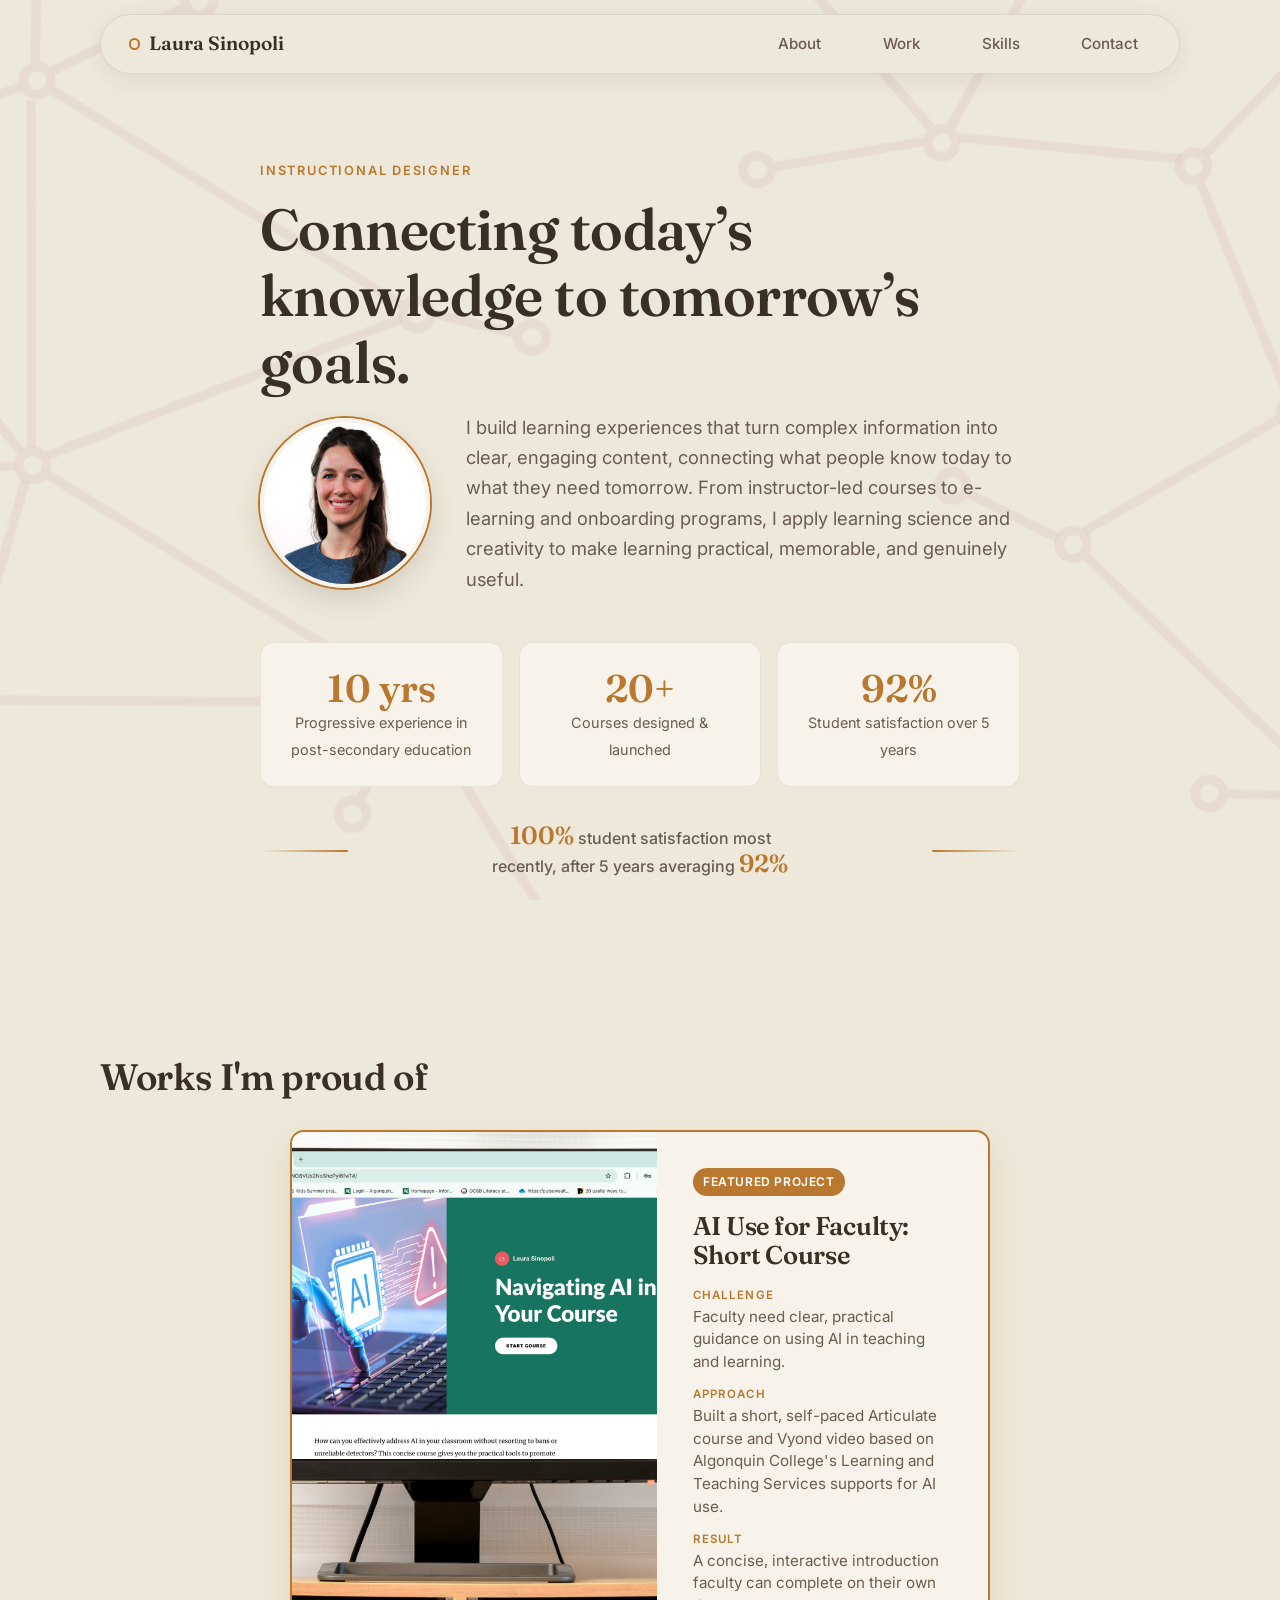
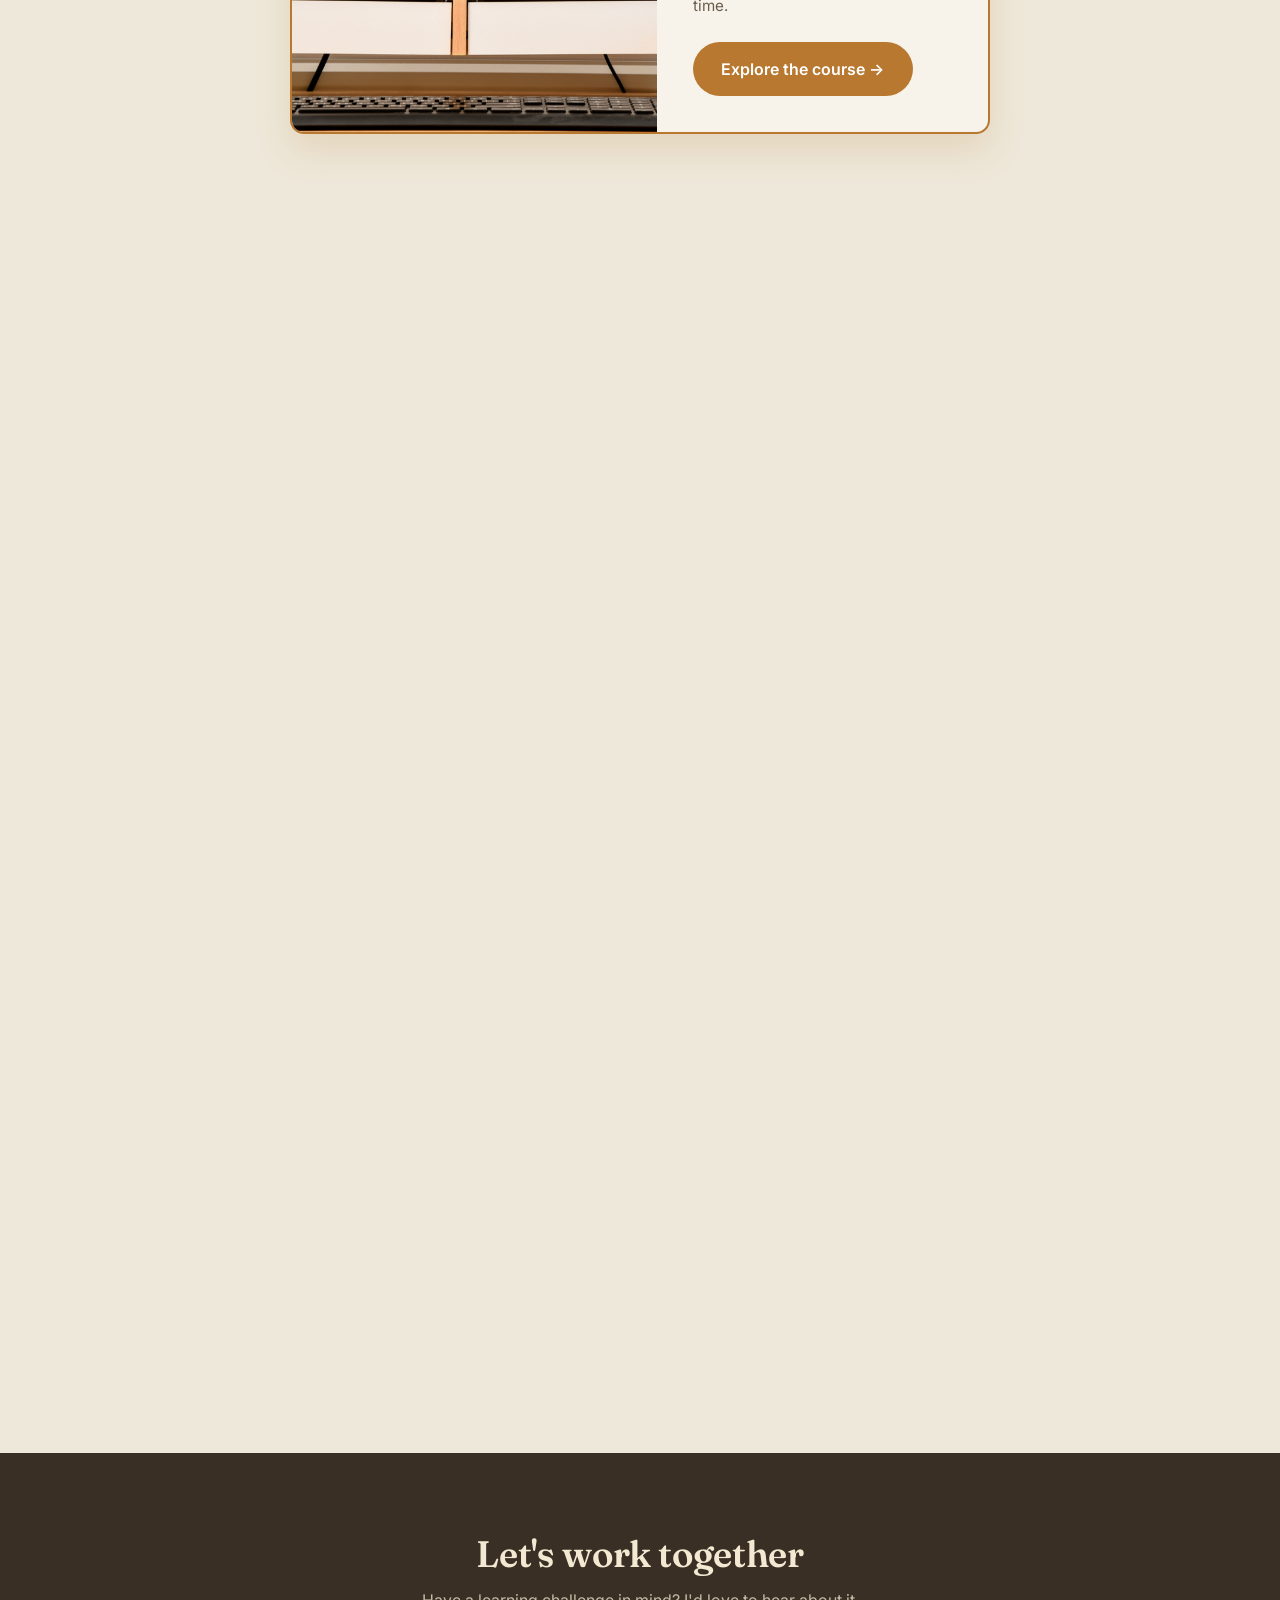
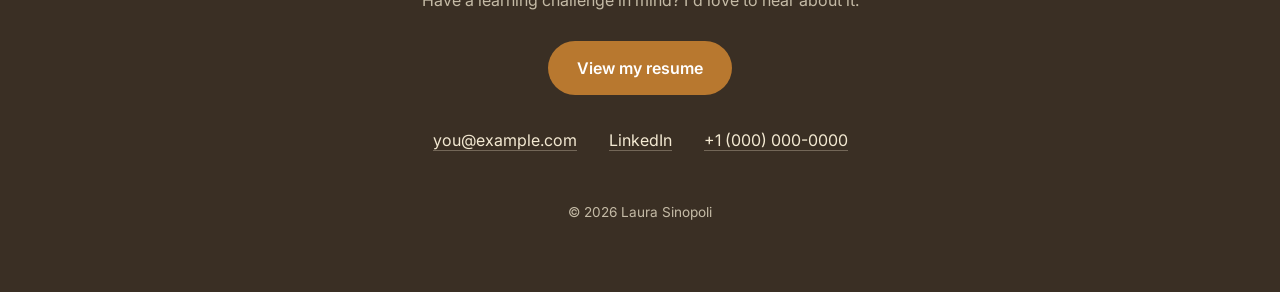
==== index.html @ 26293e6f "Update index.html" ====
<!DOCTYPE html>
<html lang="en">
<head>
  <meta charset="UTF-8" />
  <meta name="viewport" content="width=device-width, initial-scale=1" />
  <title>Laura Sinopoli | Instructional Designer</title>
  <meta name="description" content="Portfolio of Laura Sinopoli, instructional designer bridging the gap between where learners are and where they need to be, one meaningful and fun learning experience at a time." />
  <link rel="preconnect" href="https://fonts.googleapis.com" />
  <link rel="preconnect" href="https://fonts.gstatic.com" crossorigin />
  <link href="https://fonts.googleapis.com/css2?family=Fraunces:opsz,wght@9..144,500;9..144,600&family=Inter:wght@400;500;600&display=swap" rel="stylesheet" />
  <link rel="stylesheet" href="styles.css" />
</head>
<body>

  <header class="site-header" id="siteHeader">
    <div class="header-inner">
      <a href="#top" class="logo">Laura Sinopoli</a>
      <nav aria-label="Primary">
        <a href="#about">About</a>
        <a href="#work">Work</a>
        <a href="#skills">Skills</a>
        <a href="#contact">Contact</a>
      </nav>
    </div>
  </header>

  <main id="top">

    <!-- Bio -->
    <section class="section hero" id="about">
      <div class="container narrow">
        <p class="eyebrow">Instructional Designer</p>
        <h1>Connecting today’s knowledge to tomorrow’s goals.</h1>
        <div class="bio-row">
          <div class="bio-photo" tabindex="0">
            <img src="Laura.jpg" alt="Portrait of Laura Sinopoli" />
            <span class="bio-badge">Hi, I'm Laura!</span>
          </div>
          <p class="lead">
          I build learning experiences that turn complex information into clear, engaging content, connecting what people know today to what they need tomorrow. From instructor-led courses to e-learning and onboarding programs, I apply learning science and creativity to make learning practical, memorable, and genuinely useful.
          </p>
        </div>

        <ul class="stats">
  <li>
    <span class="stat-number" data-target="10" data-suffix=" yrs">10 yrs</span>
    <span class="stat-label">Progressive experience in post-secondary education </span>
  </li>
  <li>
    <span class="stat-number" data-target="20" data-suffix="+">20+</span>
    <span class="stat-label">Courses designed &amp; launched</span>
  </li>
  <li>
    <span class="stat-number" data-target="92" data-suffix="%">92%</span>
    <span class="stat-label">Student satisfaction over 5 years</span>
  </li>
</ul>

        
<p class="stat-note"><span><strong>100%</strong> student satisfaction most recently, after 5 years averaging <strong>92%</strong></span></p>      </div>
    </section>

    <!-- Work -->
    <section class="section" id="work">
      <div class="container">
        <h2>Works I'm proud of</h2>
        <div class="cards">

          
          <!-- Featured project -->
<article class="card card-featured">
    <img class="card-img" src="course-thumb1.png" alt="Title screen of the AI use for faculty short course" loading="lazy" />
  <div class="card-body">
    <span class="tag tag-featured">Featured Project</span>
    <h3>AI Use for Faculty: Short Course</h3>
    <ul class="case-points">
      <li><strong>Challenge</strong> Faculty need clear, practical guidance on using AI in teaching and learning.</li>
      <li><strong>Approach</strong> Built a short, self-paced Articulate course and Vyond video based on Algonquin College's Learning and Teaching Services supports for AI use.</li>
      <li><strong>Result</strong> A concise, interactive introduction faculty can complete on their own time.</li>
    </ul>
    <a href="https://share.articulate.com/sINO8VUs2NoShcPyi6fwT#/lessons/07aeab5a-82a3-4724-8a35-cf85a7079067" class="btn" target="_blank" rel="noopener">Explore the course →</a>
  </div>
</article>
          

          <!-- Card 1 -->
          <article class="card">
            <img class="card-img" src="worksample.png" alt="Sample pages from a participant workbook for an instructor-led course" loading="lazy" />
            <span class="tag">Instructor-Led Training</span>
            <h3>Participant Workbook</h3>
            <ul class="case-points" style="margin-bottom: 0;">
              <li><strong>Challenge</strong> Keeping learners engaged and helping them apply new content in the moment.</li>
              <li><strong>Approach</strong> A Canva participant workbook pairing hands-on activities with reflection prompts.</li>
              <li><strong>Result</strong> A more interactive session where learners practiced as they learned.</li>
            </ul>
          </article>

          <!-- Card 2 -->
          <article class="card">
            <video class="card-img" src="vidclip.mp4" data-loop-end="3" autoplay muted loop playsinline></video>
            <span class="tag">Blended Program</span>
            <h3>Blended Courses &amp; Video Tutorials</h3>
            <ul class="case-points">
              <li><strong>Challenge</strong> A new app left learners confused, and step-by-step in-person training was a drain on the team’s time.</li>
<li><strong>Approach</strong> Built a video tutorial using screen recordings and AI voice-over, so learners could follow each step at their own pace.</li>
<li><strong>Result</strong> Learners could learn the app on their own, which freed up team time for the hands-on, in-person part of the program.</li>
            </ul>
            <button class="card-link card-link-btn" data-video="vidclip.mp4">Watch the full video →</button>
          </article>

          <!-- Card 3 -->
          <article class="card">
           <img class="card-img" src="anatomy.png" alt="Sample lab powerpoint for instructor-led anatomy course" loading="lazy" />
            <span class="tag">Learner Resources</span>
            <h3>Face-to-Face amp; Learning Resources</h3>
            <ul class="case-points">
              <li><strong>Challenge</strong> Students struggled to retain anatomy lab content beyond the session.</li>
        <li><strong>Approach</strong> Designed supplemental study resources that chunk content to manage cognitive load, pair visuals with text (dual coding), and scaffold from guided to independent practice.</li>
        <li><strong>Result</strong> Students gained a flexible, self-paced way to review and reinforce lab learning between sessions.</li>
            </ul>
            <a href="#" class="card-link">View project →</a>
          </article>

        </div>
      </div>
    </section>

    <!-- Skills -->
    <section class="section" id="skills">
      <div class="container">
        <h2>Skills</h2>
        <div class="skills">
          <div class="skill-group">
            <h3>Design &amp; Methods</h3>
            <ul class="chips">
              <li>ADDIE</li>
              <li>SAM</li>
               <li>Backward design</li>
              <li>Needs analysis</li>
              <li>Assessment design</li>
              <li>Accessibility</li>
              <li>Learning theory</li>
            </ul>
          </div>
          <div class="skill-group">
            <h3>Tools</h3>
            <ul class="chips">
              <li>Articulate 360</li>
              <li>Vyond</li>
              <li>Canva</li>
              <li>Brightspace LMS</li>
    
            </ul>
          </div>
          <div class="skill-group">
            <h3>Collaboration</h3>
            <ul class="chips">
              <li>SME interviews</li>
              <li>Project management</li>
              <li>Stakeholder communication</li>
              <li>Assessment alignment</li>
            </ul>
          </div>
        </div>
      </div>
    </section>

  </main>

  <!-- Footer / Contact -->
  <footer class="footer" id="contact">
    <div class="container narrow">
      <h2>Let's work together</h2>
      <p>Have a learning challenge in mind? I'd love to hear about it.</p>
      <div class="footer-actions">
        <a class="btn" href="resume.pdf" target="_blank" rel="noopener">View my resume</a>
      </div>
      <ul class="contact-list">
        <li><a href="mailto:you@example.com">you@example.com</a></li>
        <li><a href="https://www.linkedin.com/in/your-profile" target="_blank" rel="noopener">LinkedIn</a></li>
        <li><a href="tel:+10000000000">+1 (000) 000-0000</a></li>
      </ul>
      <p class="copyright">© <span id="year"></span> Laura Sinopoli</p>
    </div>
  </footer>

  <!-- Full-video popup -->
  <dialog id="videoDialog" class="video-dialog">
    <button class="video-close" aria-label="Close video">×</button>
    <video id="dialogVideo" controls playsinline></video>
  </dialog>

  <script src="script.js"></script>
</body>
</html>
---- styles.css ----
/* =========================================================
   Laura Sinopoli | Portfolio styles
   ========================================================= */

:root {
  --cream: #eee8da;           /* main page background */
  --cream-deep: #ddd5c1;      /* pattern colour (only used if you switch back to the pattern) */
  --cream-card: #f7f3ea;      /* cards, stat boxes, chips */
  --ink: #3a2f24;
  --ink-soft: #6b5d4d;
  --accent: #b8782f;
  --footer-bg: #3a2f24;
  --footer-ink: #f3e9d2;
  --radius: 14px;
  --header-alpha: 1;          /* updated by script.js while scrolling */
}

*, *::before, *::after { box-sizing: border-box; }

html { scroll-behavior: smooth; scroll-padding-top: 90px; }

body {
  margin: 0;
  font-family: "Inter", system-ui, -apple-system, sans-serif;
  color: var(--ink);
  line-height: 1.65;

  /* Background image. The path is relative to index.html and is case-sensitive. */
  background-color: var(--cream);
  background-image: url("background.png");
  background-size: cover;
  background-position: center;
  background-repeat: no-repeat;
  background-attachment: fixed;
}

img { max-width: 100%; display: block; }
a { color: inherit; }

.container { width: min(1080px, 100% - 3rem); margin-inline: auto; }
.container.narrow { width: min(760px, 100% - 3rem); }

h1, h2, h3 {
  font-family: "Fraunces", Georgia, serif;
  font-weight: 600;
  line-height: 1.15;
  margin: 0 0 1rem;
  letter-spacing: -0.01em;
}
h1 { font-size: clamp(2.2rem, 5.5vw, 3.6rem); }
h2 { font-size: clamp(1.7rem, 3.5vw, 2.3rem); margin-bottom: 2rem; }
h3 { font-size: 1.2rem; }

/* =========================================================
   Header: floating rounded bar that fades as you scroll
   ========================================================= */
.site-header {
  position: fixed;
  inset: 0 0 auto 0;
  z-index: 50;
  padding-top: 14px;
  pointer-events: none;       /* only the rounded bar itself is clickable */
}
.header-inner {
  pointer-events: auto;
  width: min(1080px, 100% - 2rem);
  margin-inline: auto;
  display: flex;
  align-items: center;
  justify-content: space-between;
  height: 60px;
  padding: 0 1.75rem;
  border-radius: 999px;
  /* 238, 232, 218 = --cream. The alpha is set by script.js as you scroll. */
  background: rgba(238, 232, 218, var(--header-alpha));
  border: 1px solid rgba(58, 47, 36, 0.1);
  box-shadow: 0 6px 24px rgba(58, 47, 36, 0.08);
}

/* Name + open circle */
.logo {
  font-family: "Fraunces", Georgia, serif;
  font-weight: 600;
  font-size: 1.2rem;
  text-decoration: none;
  display: inline-flex;
  align-items: center;
  gap: 0.55rem;
}
.logo::before {
  content: "";
  width: 0.7rem;
  height: 0.7rem;
  border: 2px solid var(--accent);
  border-radius: 50%;
  background: transparent;
  transition: background 0.25s ease;
}
.logo:hover::before { background: var(--accent); }

/* Navigation links: no underline, spaced out, pop on hover */
.site-header nav { display: flex; gap: 2.25rem; }
.site-header nav a,
.site-header nav a:visited {
  text-decoration: none;
  font-size: 0.95rem;
  font-weight: 500;
  color: var(--ink-soft);
  padding: 0.35rem 0.8rem;
  border-radius: 999px;
  transition: color 0.2s ease, background 0.2s ease, transform 0.2s ease;
}
.site-header nav a:hover,
.site-header nav a:focus-visible {
  color: var(--accent);
  background: rgba(184, 120, 47, 0.12);
  transform: translateY(-2px);
}

/* =========================================================
   Sections
   ========================================================= */
.section { padding: 5.5rem 0; }

.hero { padding-top: 10rem; }
.eyebrow {
  text-transform: uppercase;
  letter-spacing: 0.14em;
  font-size: 0.8rem;
  font-weight: 600;
  color: var(--accent);
  margin: 0 0 1rem;
}
.lead { font-size: 1.15rem; color: var(--ink-soft); max-width: 62ch; }

/* ---------- Stats ---------- */
.stats {
  list-style: none;
  padding: 0;
  margin: 3rem 0 0;
  display: grid;
  grid-template-columns: repeat(3, 1fr);
  gap: 1rem;
}
.stats li {
  background: var(--cream-card);
  border: 1px solid rgba(58, 47, 36, 0.08);
  border-radius: var(--radius);
  padding: 1.5rem 1.25rem;
  text-align: center;
}
.stat-number {
  display: block;
  font-family: "Fraunces", Georgia, serif;
  font-size: 2.4rem;
  font-weight: 600;
  color: var(--accent);
  line-height: 1.1;
}
.stat-label { font-size: 0.9rem; color: var(--ink-soft); }

/* Accent line with a note, centered under the stat cards */
.stat-note {
  display: grid;
  /* equal-width lines on each side keep the text perfectly centered */
  grid-template-columns: minmax(1.5rem, 1fr) minmax(0, auto) minmax(1.5rem, 1fr);
  align-items: center;
  gap: 1.25rem;
  margin: 2.25rem 0 0;
  font-size: 1rem;
  font-weight: 500;
  color: var(--ink-soft);
}
.stat-note span {
  max-width: 34rem;
  text-align: center;
  text-wrap: balance;
}
.stat-note::before,
.stat-note::after {
  content: "";
  height: 2px;
  border-radius: 2px;
}
.stat-note::before { background: linear-gradient(to right, transparent, var(--accent)); }
.stat-note::after  { background: linear-gradient(to left, transparent, var(--accent)); }

/* The two percentages: larger, in the accent colour */
.stat-note strong {
  font-family: "Fraunces", Georgia, serif;
  font-size: 1.55rem;
  font-weight: 600;
  line-height: 1;
  color: var(--accent);
}

/* ---------- Work cards ---------- */
.cards {
  display: grid;
  grid-template-columns: repeat(auto-fit, minmax(260px, 1fr));
  gap: 1.5rem;
}
.card {
  background: var(--cream-card);
  border: 1px solid rgba(58, 47, 36, 0.08);
  border-radius: var(--radius);
  padding: 1.75rem;
  display: flex;
  flex-direction: column;
  overflow: hidden;           /* rounded corners clip the thumbnail */
}
.card p { color: var(--ink-soft); flex: 1; margin: 0 0 1.25rem; }

/* Thumbnail (image or video) across the top of a card */
.card-img {
  display: block;
  max-width: none;            /* lets the media stretch edge to edge */
  width: calc(100% + 3.5rem); /* cancels the card's side padding */
  margin: -1.75rem -1.75rem 1.25rem;
  aspect-ratio: 16 / 10;
  object-fit: cover;          /* crops neatly instead of stretching */
}

.tag {
  align-self: flex-start;
  font-size: 0.75rem;
  font-weight: 600;
  letter-spacing: 0.05em;
  text-transform: uppercase;
  color: var(--accent);
  background: rgba(184, 120, 47, 0.12);
  padding: 0.25rem 0.65rem;
  border-radius: 999px;
  margin-bottom: 1rem;
}

/* Challenge / Approach / Result */
.case-points {
  list-style: none;
  padding: 0;
  margin: 0 0 1.25rem;
  flex: 1;                    /* keeps "View project" at the bottom of every card */
  display: grid;
  gap: 0.75rem;
}
.case-points li {
  font-size: 0.95rem;
  line-height: 1.5;
  color: var(--ink-soft);
}
.case-points strong {
  display: block;
  font-size: 0.72rem;
  font-weight: 600;
  letter-spacing: 0.1em;
  text-transform: uppercase;
  color: var(--accent);
  margin-bottom: 0.1rem;
}

.card-link { font-weight: 600; text-decoration: none; color: var(--ink); }
.card-link:hover { color: var(--accent); }

/* ---------- Skills ---------- */
.skills {
  display: grid;
  grid-template-columns: repeat(auto-fit, minmax(260px, 1fr));
  gap: 2rem;
}
.skill-group h3 { margin-bottom: 0.9rem; }
.chips { list-style: none; padding: 0; margin: 0; display: flex; flex-wrap: wrap; gap: 0.5rem; }
.chips li {
  background: var(--cream-card);
  border: 1px solid rgba(58, 47, 36, 0.12);
  border-radius: 999px;
  padding: 0.35rem 0.9rem;
  font-size: 0.9rem;
}

/* =========================================================
   Footer
   ========================================================= */
.footer {
  background: var(--footer-bg);
  color: var(--footer-ink);
  padding: 5rem 0 2.5rem;
  text-align: center;
  margin-top: 3rem;
}
.footer h2 { color: var(--footer-ink); margin-bottom: 0.75rem; }
.footer p { color: rgba(243, 233, 210, 0.75); margin: 0 0 1.75rem; }
.btn {
  display: inline-block;
  background: var(--accent);
  color: #fff;
  text-decoration: none;
  font-weight: 600;
  padding: 0.85rem 1.8rem;
  border-radius: 999px;
  transition: transform 0.2s ease, background 0.2s ease;
}
.btn:hover { background: #cf8a39; transform: translateY(-2px); }
.contact-list {
  list-style: none;
  padding: 0;
  margin: 2rem 0 0;
  display: flex;
  flex-wrap: wrap;
  justify-content: center;
  gap: 0.5rem 2rem;
}
.contact-list a { text-decoration: none; color: var(--footer-ink); border-bottom: 1px solid rgba(243, 233, 210, 0.3); }
.contact-list a:hover { border-color: var(--footer-ink); }
.copyright { margin-top: 3rem !important; font-size: 0.85rem; }

/* =========================================================
   Motion
   ========================================================= */

/* Scroll reveal */
.reveal { opacity: 0; transform: translateY(18px); transition: opacity 0.7s ease, transform 0.7s ease; }
.reveal.visible { opacity: 1; transform: none; }

/* Card and stat hover pop (placed after the reveal rules so it wins) */
.card.reveal,
.stats li.reveal {
  transition: opacity 0.7s ease, transform 0.3s ease, box-shadow 0.3s ease;
}
.card.visible:hover,
.stats li.visible:hover {
  transform: translateY(-6px) scale(1.02);
  box-shadow: 0 18px 36px rgba(58, 47, 36, 0.14);
}

@media (prefers-reduced-motion: reduce) {
  html { scroll-behavior: auto; }
  .reveal { opacity: 1; transform: none; transition: none; }
  .card, .btn, .site-header nav a { transition: none; }
}

/* =========================================================
   Bio photo (beside the intro text)
   ========================================================= */
.bio-row {
  display: flex;
  align-items: center;
  gap: 2.25rem;
}
.bio-row .lead { margin: 0; }

.bio-photo {
  position: relative;
  flex: 0 0 auto;
  width: 170px;
  height: 170px;
  border-radius: 50%;
  outline: none;
  cursor: pointer;
}
.bio-photo img {
  width: 100%;
  height: 100%;
  object-fit: cover;
  border-radius: 50%;
  border: 4px solid var(--cream-card);
  box-shadow: 0 0 0 2px var(--accent), 0 12px 28px rgba(58, 47, 36, 0.15);
  transition: transform 0.35s ease, box-shadow 0.35s ease;
}
/* Hover (mouse), focus (keyboard) and tap (phones) all trigger the surprise */
.bio-photo:hover img,
.bio-photo:focus img {
  transform: rotate(-4deg) scale(1.06);
  box-shadow: 0 0 0 5px var(--accent), 0 18px 36px rgba(58, 47, 36, 0.2);
}
.bio-badge {
  position: absolute;
  left: 50%;
  bottom: -14px;
  transform: translate(-50%, 8px) scale(0.9);
  opacity: 0;
  background: var(--accent);
  color: #fff;
  font-size: 0.85rem;
  font-weight: 600;
  padding: 0.35rem 0.9rem;
  border-radius: 999px;
  white-space: nowrap;
  pointer-events: none;
  transition: opacity 0.3s ease, transform 0.3s ease;
}
.bio-photo:hover .bio-badge,
.bio-photo:focus .bio-badge {
  opacity: 1;
  transform: translate(-50%, 0) scale(1);
}

/* =========================================================
   "Watch the full video" button + popup
   ========================================================= */

/* Makes the button look exactly like the "View project →" links */
.card-link-btn {
  appearance: none;
  -webkit-appearance: none;
  background: none;
  border: 0;
  padding: 0;
  margin: 0;
  font: inherit;
  font-weight: 600;
  color: var(--ink);
  text-align: left;
  cursor: pointer;
}
.card-link-btn:hover { color: var(--accent); }

.video-dialog {
  border: 0;
  padding: 0;
  width: min(900px, 92vw);
  border-radius: var(--radius);
  background: #000;
  overflow: hidden;
}
.video-dialog::backdrop { background: rgba(58, 47, 36, 0.75); }
.video-dialog video { display: block; width: 100%; }
.video-close {
  position: absolute;
  top: 0.5rem;
  right: 0.75rem;
  z-index: 1;
  background: rgba(0, 0, 0, 0.5);
  color: #fff;
  border: 0;
  border-radius: 50%;
  width: 2rem;
  height: 2rem;
  font-size: 1.3rem;
  line-height: 1;
  cursor: pointer;
}

/* =========================================================
   Custom cursor: a small connection dot in the accent colour
   ========================================================= */
@media (hover: hover) and (pointer: fine) {
  html.has-dot-cursor,
  html.has-dot-cursor * { cursor: none; }

  /* the video popup keeps the normal cursor, since the dot sits behind it */
  html.has-dot-cursor .video-dialog,
  html.has-dot-cursor .video-dialog * { cursor: auto; }
  html.has-dot-cursor .video-close { cursor: pointer; }
}

.cursor-dot {
  position: fixed;
  top: 0;
  left: 0;
  z-index: 300;
  width: 10px;
  height: 10px;
  border-radius: 50%;
  background: var(--accent);
  box-shadow: 0 0 0 0 rgba(184, 120, 47, 0);
  pointer-events: none;
  opacity: 0;
  transform: translate(-100px, -100px) translate(-50%, -50%);
  /* position is set directly by script.js, so only the look is animated */
  transition: width 0.22s ease, height 0.22s ease, background 0.22s ease,
              box-shadow 0.22s ease, opacity 0.2s ease;
}
.cursor-dot.on { opacity: 1; }

/* Over links and buttons: the dot opens into a soft ring */
.cursor-dot.is-link {
  width: 34px;
  height: 34px;
  background: rgba(184, 120, 47, 0.14);
  box-shadow: 0 0 0 1.5px var(--accent);
}

/* While clicking: it squeezes slightly */
.cursor-dot.is-down { width: 7px; height: 7px; }
.cursor-dot.is-link.is-down { width: 26px; height: 26px; }


/* =========================================================
   Phones (keep this last so it overrides everything above)
   ========================================================= */
@media (max-width: 640px) {
  body { background-attachment: scroll; }   /* fixed backgrounds can jump on phones */

  .header-inner { padding: 0 1.1rem; }
  .logo { font-size: 1rem; }
  .site-header nav { gap: 0.2rem; }
  .site-header nav a { font-size: 0.8rem; padding: 0.3rem 0.5rem; }

  .stats { grid-template-columns: 1fr; }
  .section { padding: 4rem 0; }
  .hero { padding-top: 8rem; }

  .bio-row { flex-direction: column; align-items: flex-start; gap: 2rem; }
  .bio-photo { width: 150px; height: 150px; }

  .stat-note { grid-template-columns: 1rem minmax(0, 1fr) 1rem; gap: 0.75rem; }
}

/* ---------- Featured card ---------- */
.media-link { display: block; }

.card-featured {
  grid-column: 1 / -1;                 /* spans the full width of the grid */
  display: grid;
  grid-template-columns: 1.1fr 1fr;
  padding: 0;
  border: 2px solid var(--accent);
  box-shadow: 0 16px 36px rgba(184, 120, 47, 0.18);
  width: 100%;                         /* fills the row, up to the max below */
  max-width: 700px;                    /* lower this number for narrower */
  margin-inline: auto;                 /* keeps it centered */
}
.card-featured .media-link { height: 100%; }
.card-featured .card-img {
  width: 100%;
  height: 100%;
  min-height: 280px;
  margin: 0;
  aspect-ratio: auto;
}
.card-featured .card-body {
  display: flex;
  flex-direction: column;
  padding: 2.25rem;
}
.card-featured h3 { font-size: 1.6rem; }
.card-featured .case-points { margin-bottom: 1.5rem; }
.card-featured .btn { align-self: flex-start; }

/* Solid badge instead of the soft tag */
.tag-featured {
  background: var(--accent);
  color: #fff;
}

@media (max-width: 760px) {
  .card-featured { grid-template-columns: 1fr; }
  .card-featured .card-img { min-height: 0; aspect-ratio: 16 / 10; }
  .card-featured .card-body { padding: 1.75rem; }
}
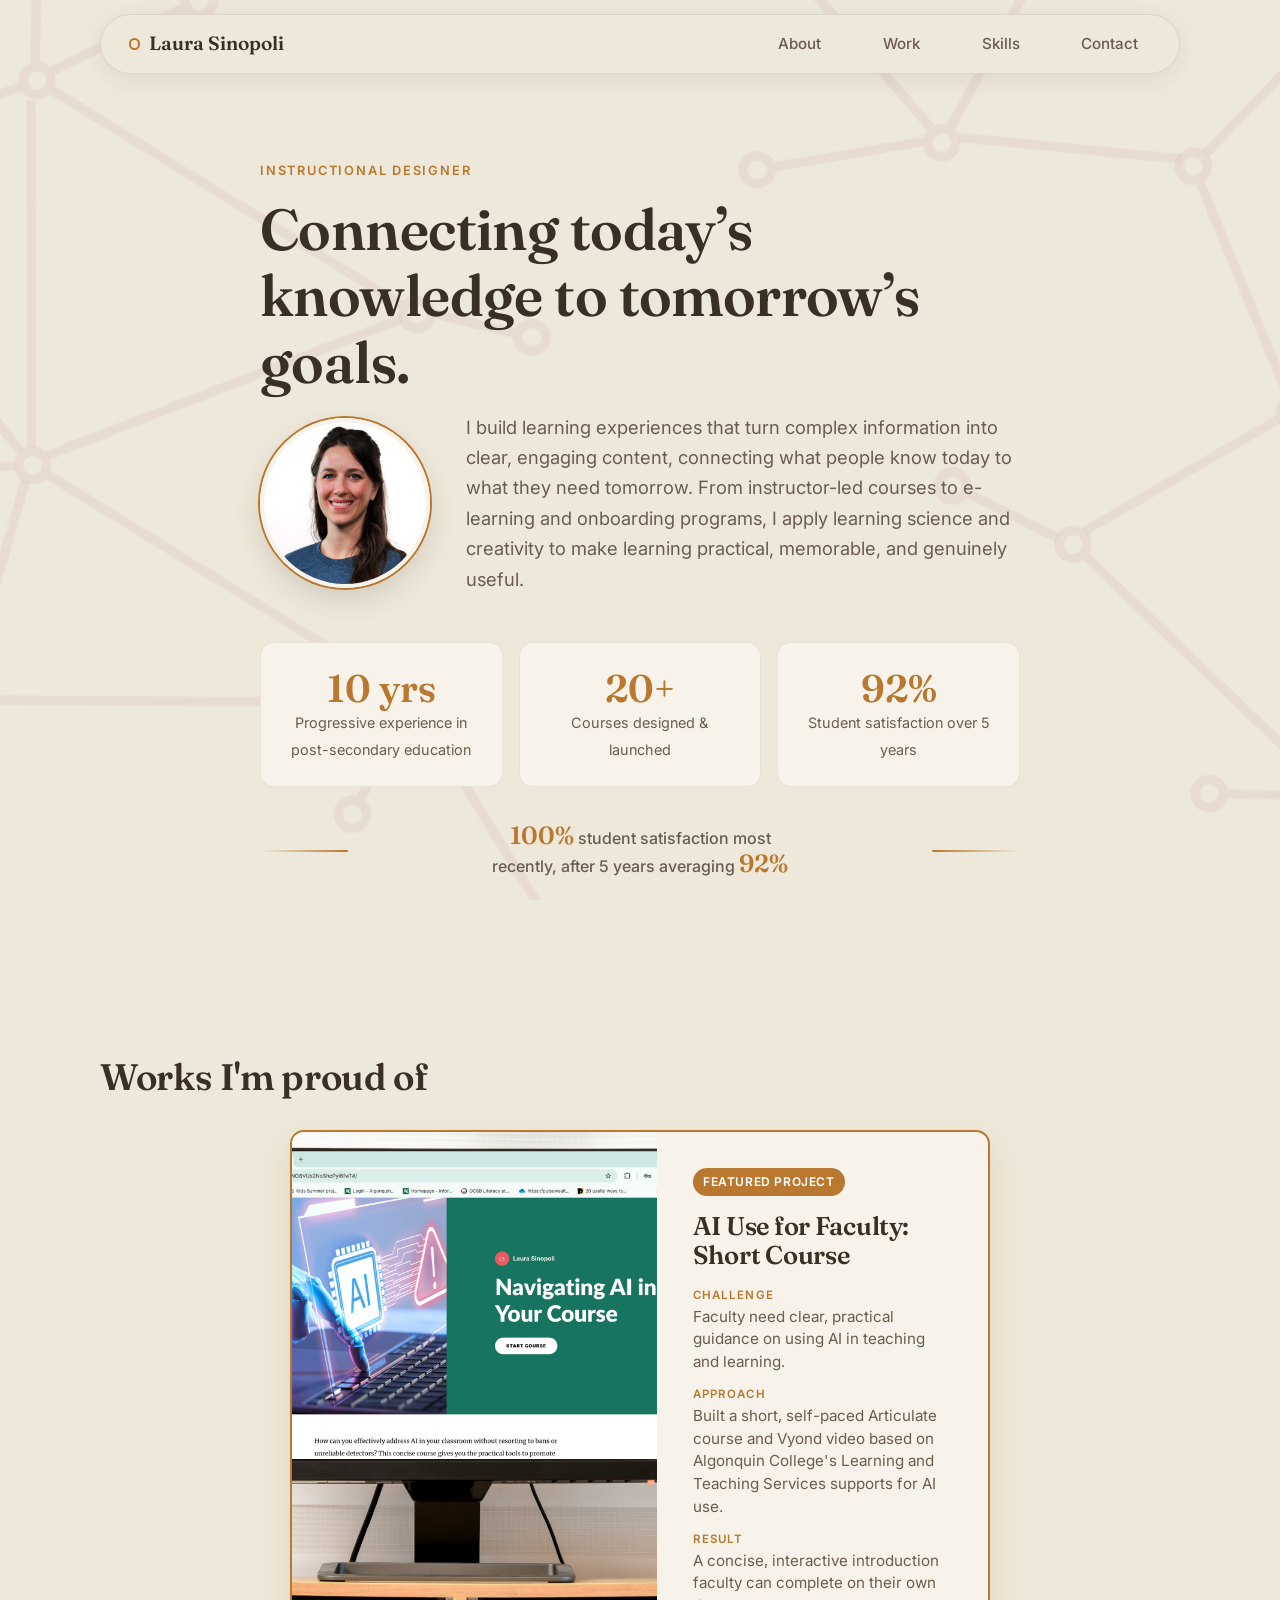
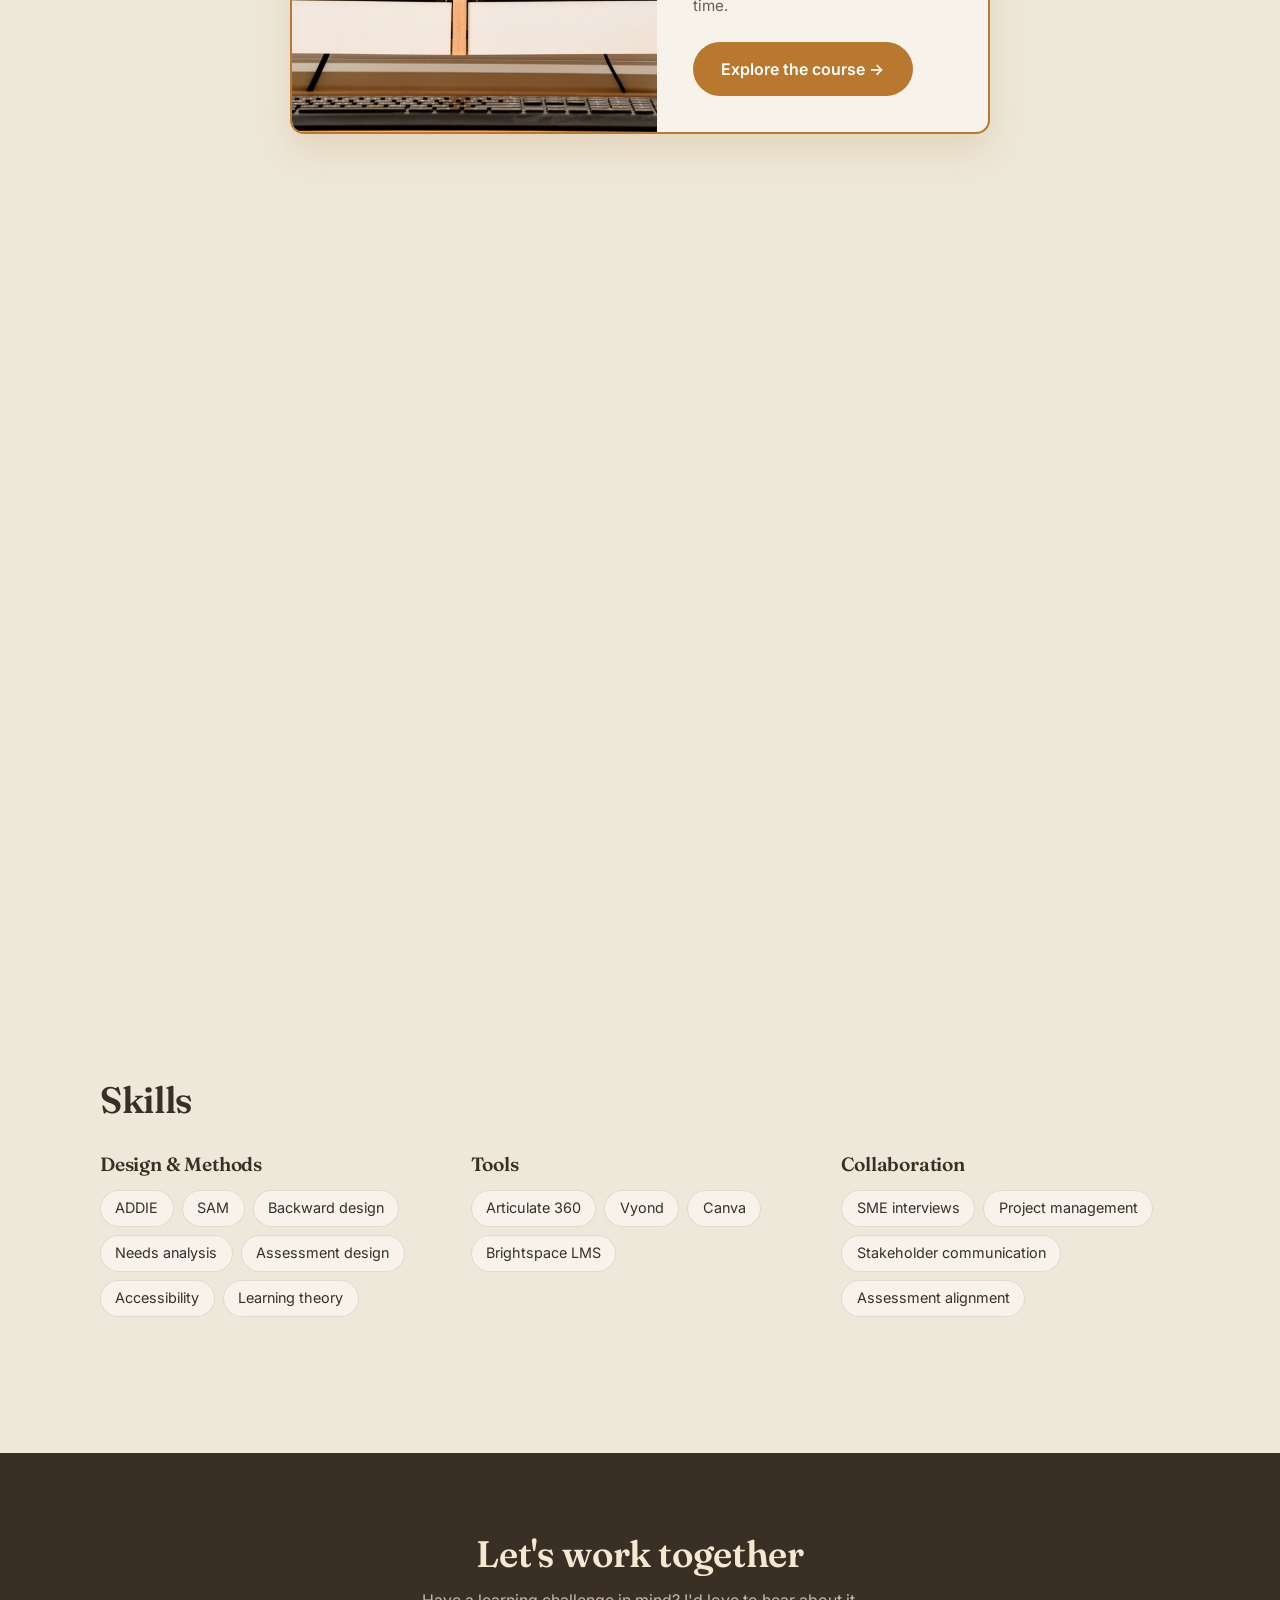
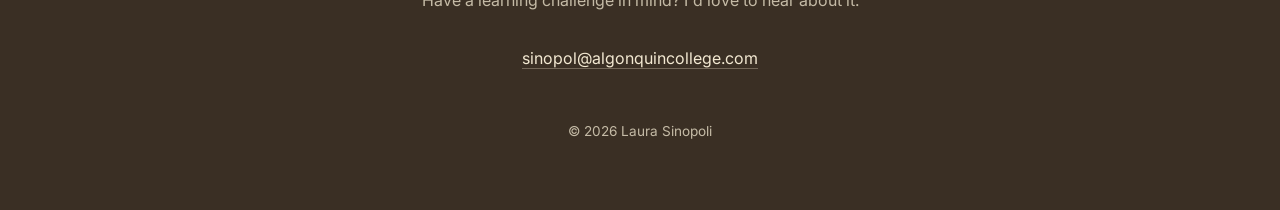
==== commit 19f47a9d: "Update index.html" ====
--- a/index.html
+++ b/index.html
@@ -112,7 +112,7 @@
           <article class="card">
            <img class="card-img" src="anatomy.png" alt="Sample lab powerpoint for instructor-led anatomy course" loading="lazy" />
             <span class="tag">Learner Resources</span>
-            <h3>Face-to-Face amp; Learning Resources</h3>
+            <h3>Face-to-Face Course Development & Learning Resources</h3>
             <ul class="case-points">
               <li><strong>Challenge</strong> Students struggled to retain anatomy lab content beyond the session.</li>
         <li><strong>Approach</strong> Designed supplemental study resources that chunk content to manage cognitive load, pair visuals with text (dual coding), and scaffold from guided to independent practice.</li>
@@ -172,13 +172,9 @@
     <div class="container narrow">
       <h2>Let's work together</h2>
       <p>Have a learning challenge in mind? I'd love to hear about it.</p>
-      <div class="footer-actions">
-        <a class="btn" href="resume.pdf" target="_blank" rel="noopener">View my resume</a>
-      </div>
+      
       <ul class="contact-list">
-        <li><a href="mailto:you@example.com">you@example.com</a></li>
-        <li><a href="https://www.linkedin.com/in/your-profile" target="_blank" rel="noopener">LinkedIn</a></li>
-        <li><a href="tel:+10000000000">+1 (000) 000-0000</a></li>
+        <li><a href="mailto:you@example.com">sinopol@algonquincollege.com</a></li>
       </ul>
       <p class="copyright">© <span id="year"></span> Laura Sinopoli</p>
     </div>
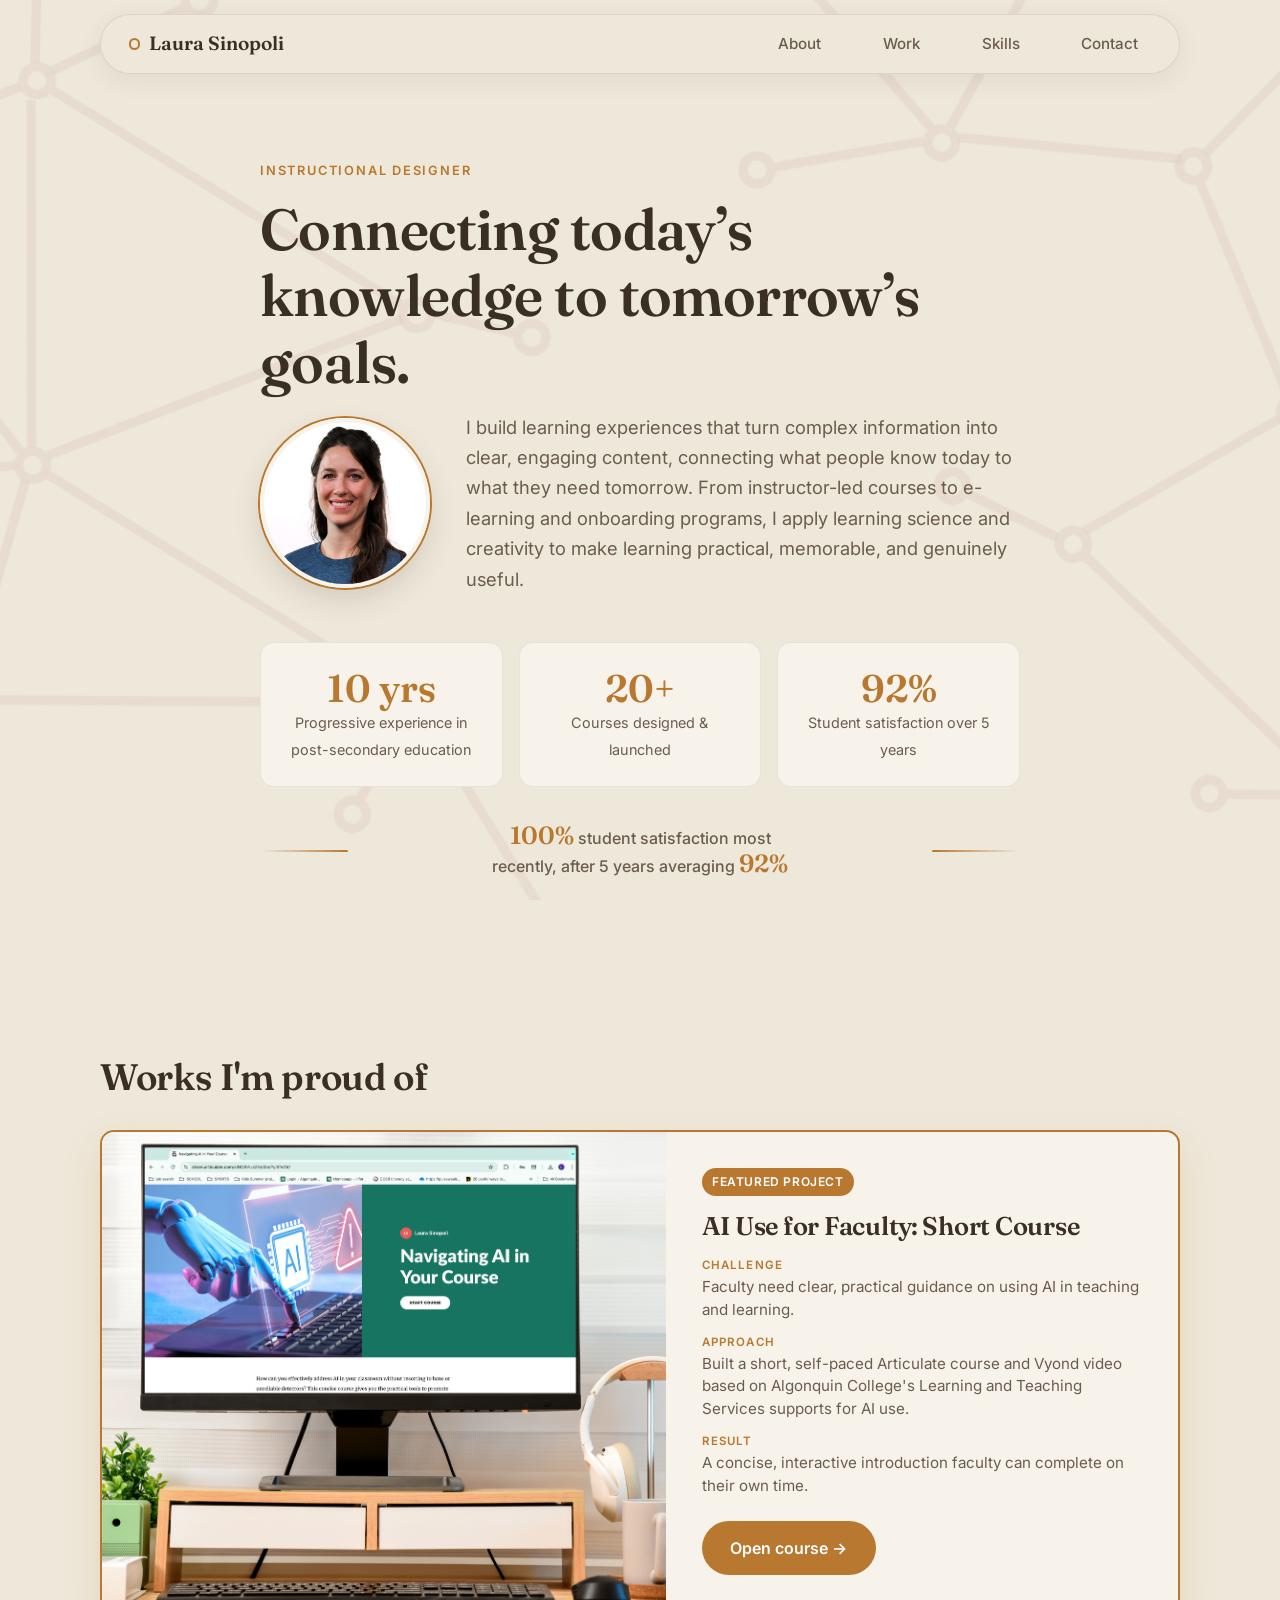
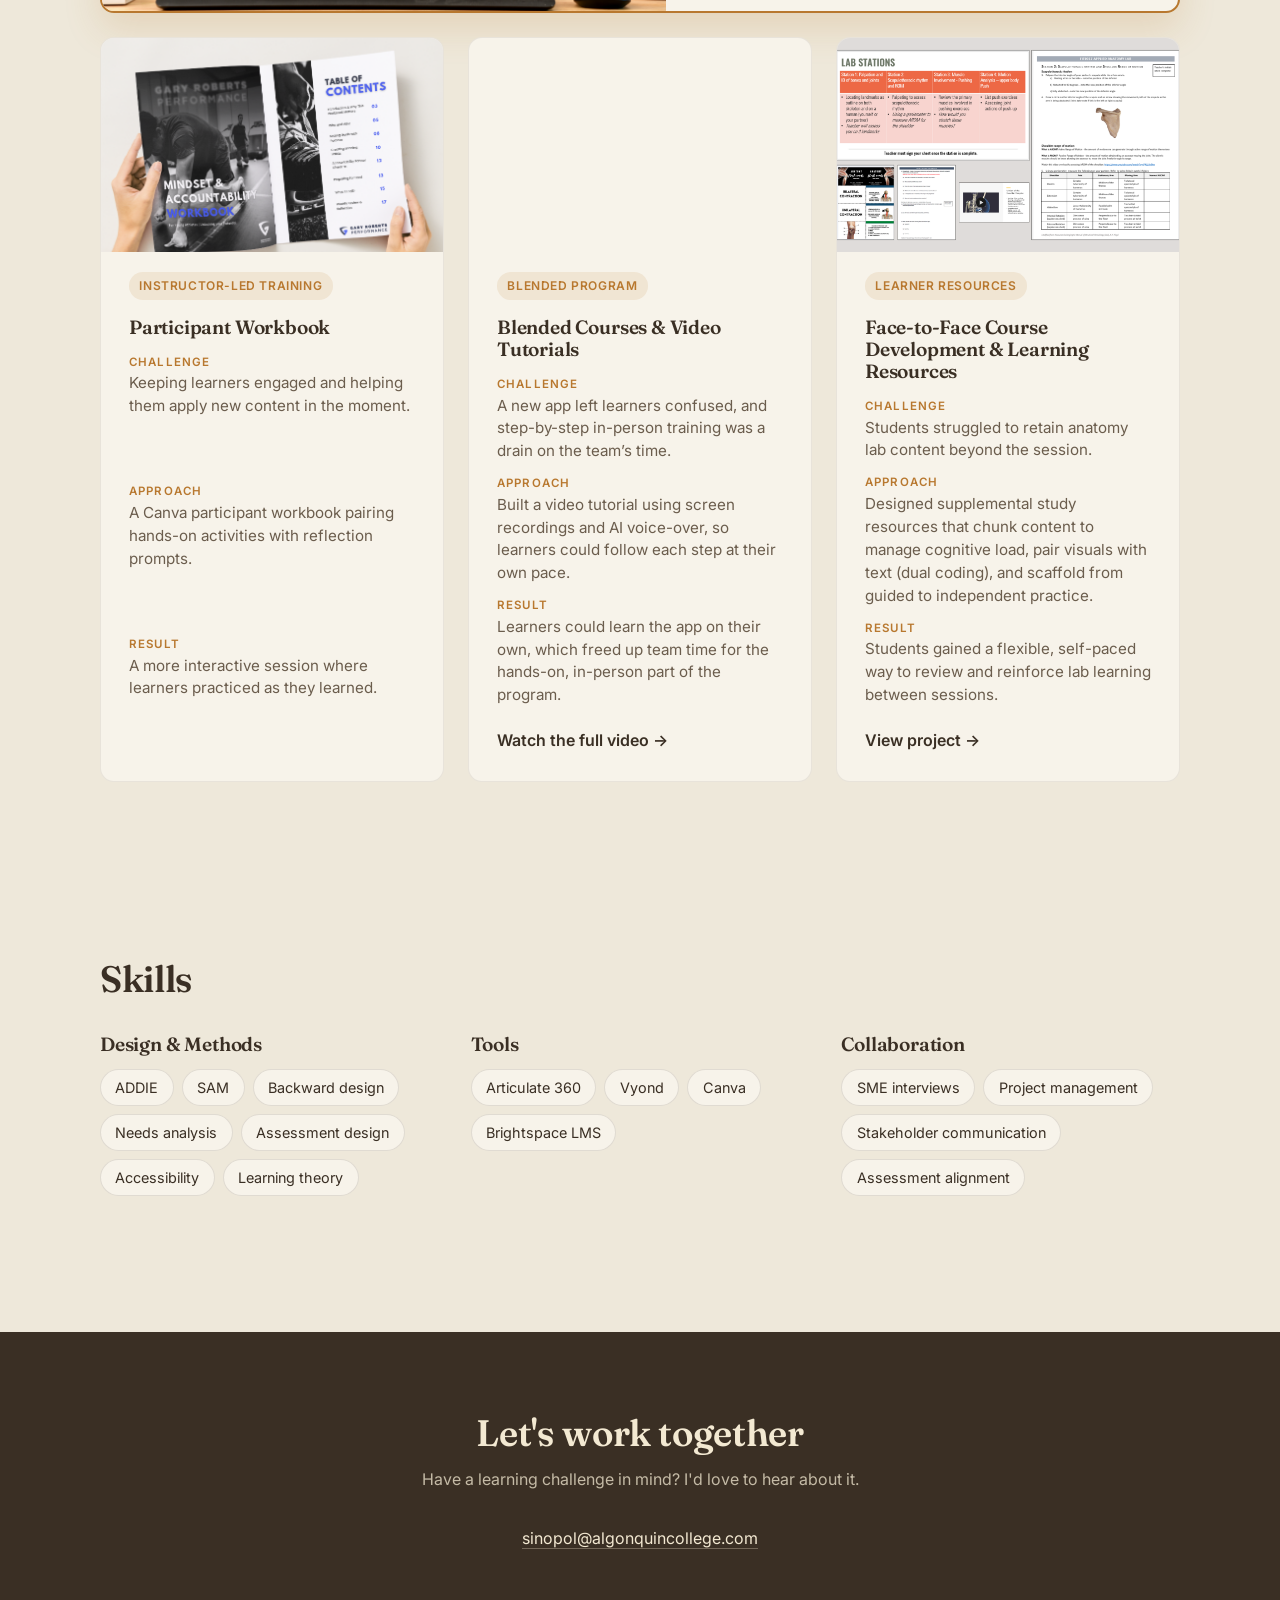
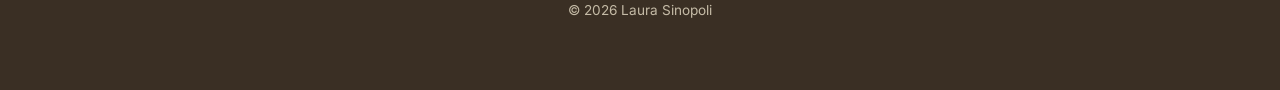
==== commit 53157033: "Update index.html" ====
--- a/index.html
+++ b/index.html
@@ -68,21 +68,21 @@
 
           
           <!-- Featured project -->
+      
 <article class="card card-featured">
-    <img class="card-img" src="course-thumb1.png" alt="Title screen of the AI use for faculty short course" loading="lazy" />
+  <img class="card-img" src="course-thumb1.png" alt="Title screen of the AI use for faculty short course" loading="lazy" />
   <div class="card-body">
     <span class="tag tag-featured">Featured Project</span>
     <h3>AI Use for Faculty: Short Course</h3>
     <ul class="case-points">
-      <li><strong>Challenge</strong> Faculty need clear, practical guidance on using AI in teaching and learning.</li>
+       <li><strong>Challenge</strong> Faculty need clear, practical guidance on using AI in teaching and learning.</li>
       <li><strong>Approach</strong> Built a short, self-paced Articulate course and Vyond video based on Algonquin College's Learning and Teaching Services supports for AI use.</li>
       <li><strong>Result</strong> A concise, interactive introduction faculty can complete on their own time.</li>
     </ul>
-    <a href="https://share.articulate.com/sINO8VUs2NoShcPyi6fwT#/lessons/07aeab5a-82a3-4724-8a35-cf85a7079067" class="btn" target="_blank" rel="noopener">Explore the course →</a>
+    <a class="btn" href="ttps://share.articulate.com/sINO8VUs2NoShcPyi6fwT#/lessons/07aeab5a-82a3-4724-8a35-cf85a7079067" target="_blank" rel="noopener">Open course →</a>
   </div>
 </article>
           
-
           <!-- Card 1 -->
           <article class="card">
             <img class="card-img" src="worksample.png" alt="Sample pages from a participant workbook for an instructor-led course" loading="lazy" />
--- a/styles.css
+++ b/styles.css
@@ -516,15 +516,12 @@
   padding: 0;
   border: 2px solid var(--accent);
   box-shadow: 0 16px 36px rgba(184, 120, 47, 0.18);
-  width: 100%;                         /* fills the row, up to the max below */
-  max-width: 700px;                    /* lower this number for narrower */
-  margin-inline: auto;                 /* keeps it centered */
 }
 .card-featured .media-link { height: 100%; }
 .card-featured .card-img {
   width: 100%;
   height: 100%;
-  min-height: 280px;
+  min-height: 220px;
   margin: 0;
   aspect-ratio: auto;
 }
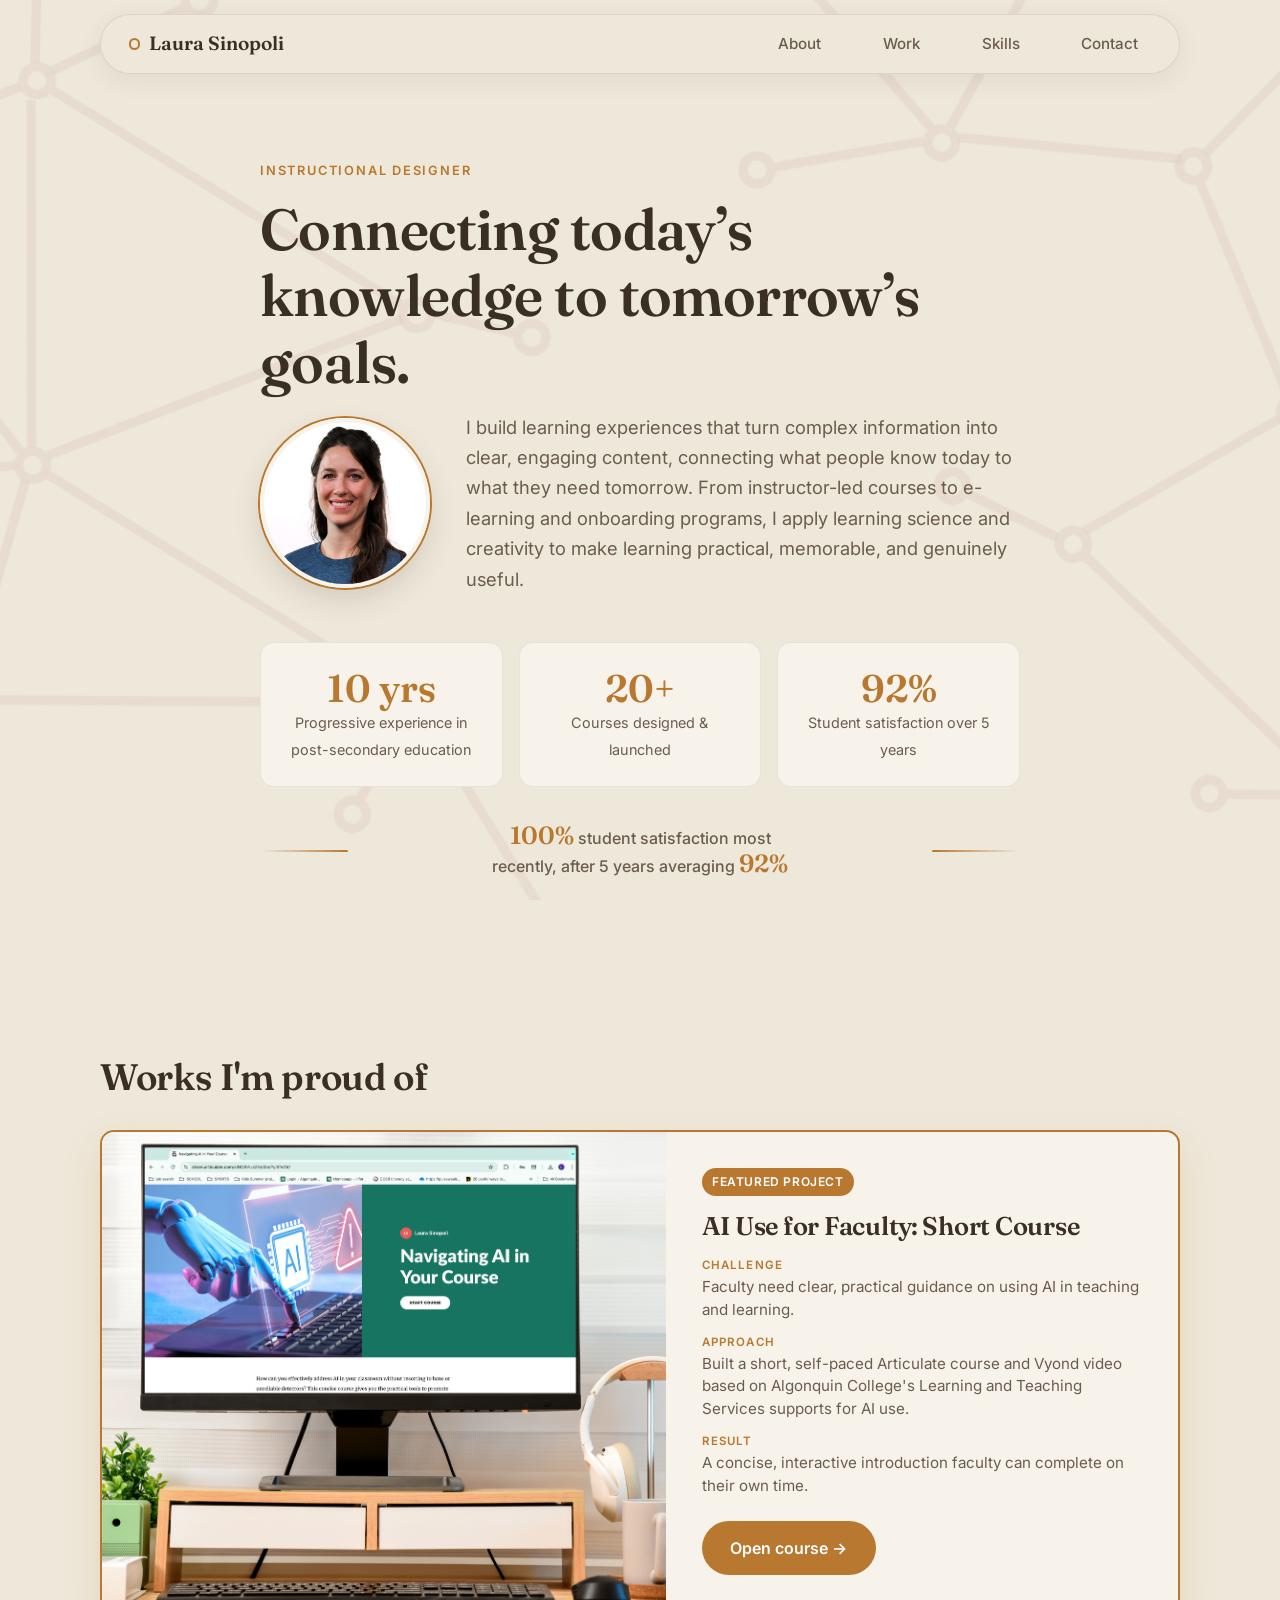
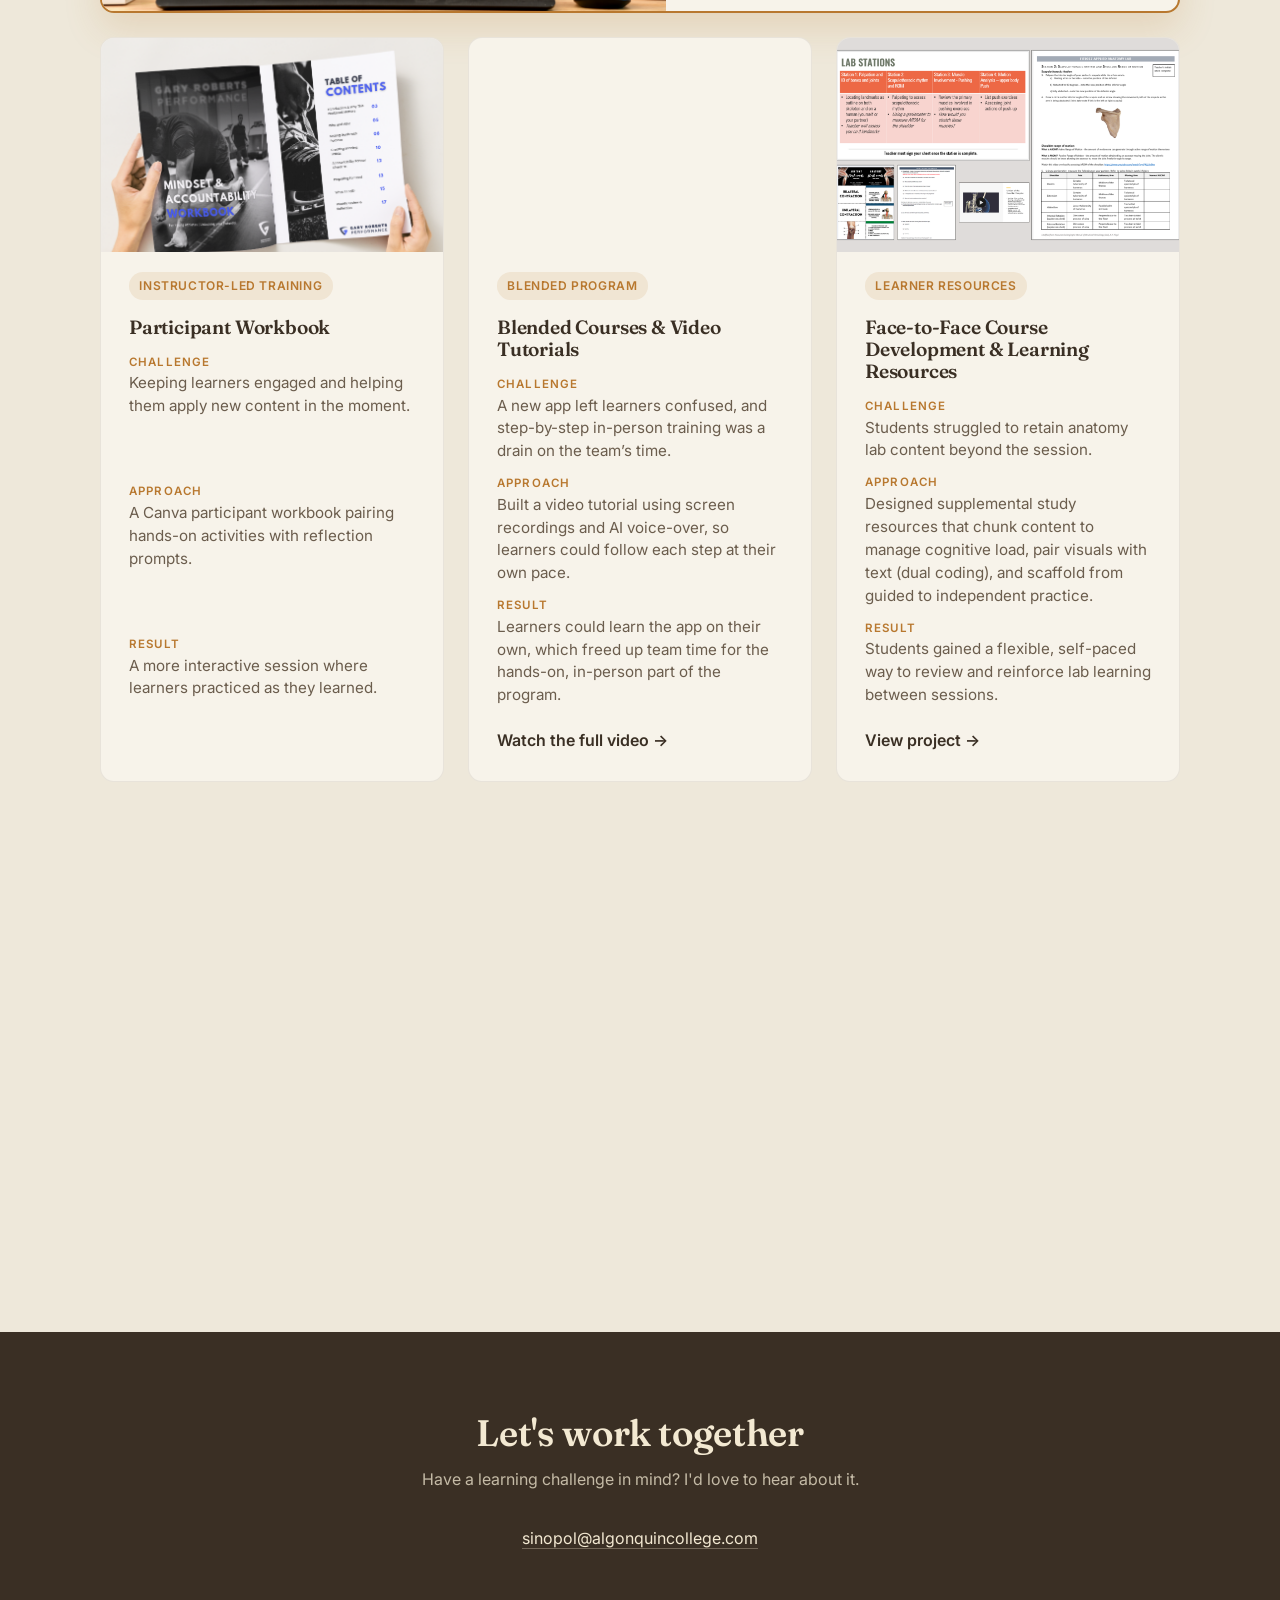
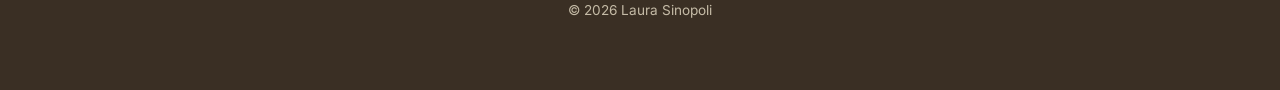
==== commit 921ae07f: "Update index.html" ====
--- a/index.html
+++ b/index.html
@@ -118,7 +118,7 @@
         <li><strong>Approach</strong> Designed supplemental study resources that chunk content to manage cognitive load, pair visuals with text (dual coding), and scaffold from guided to independent practice.</li>
         <li><strong>Result</strong> Students gained a flexible, self-paced way to review and reinforce lab learning between sessions.</li>
             </ul>
-            <a href="#" class="card-link">View project →</a>
+              <a href="project-workbook.html" class="card-link">View project →</a>
           </article>
 
         </div>
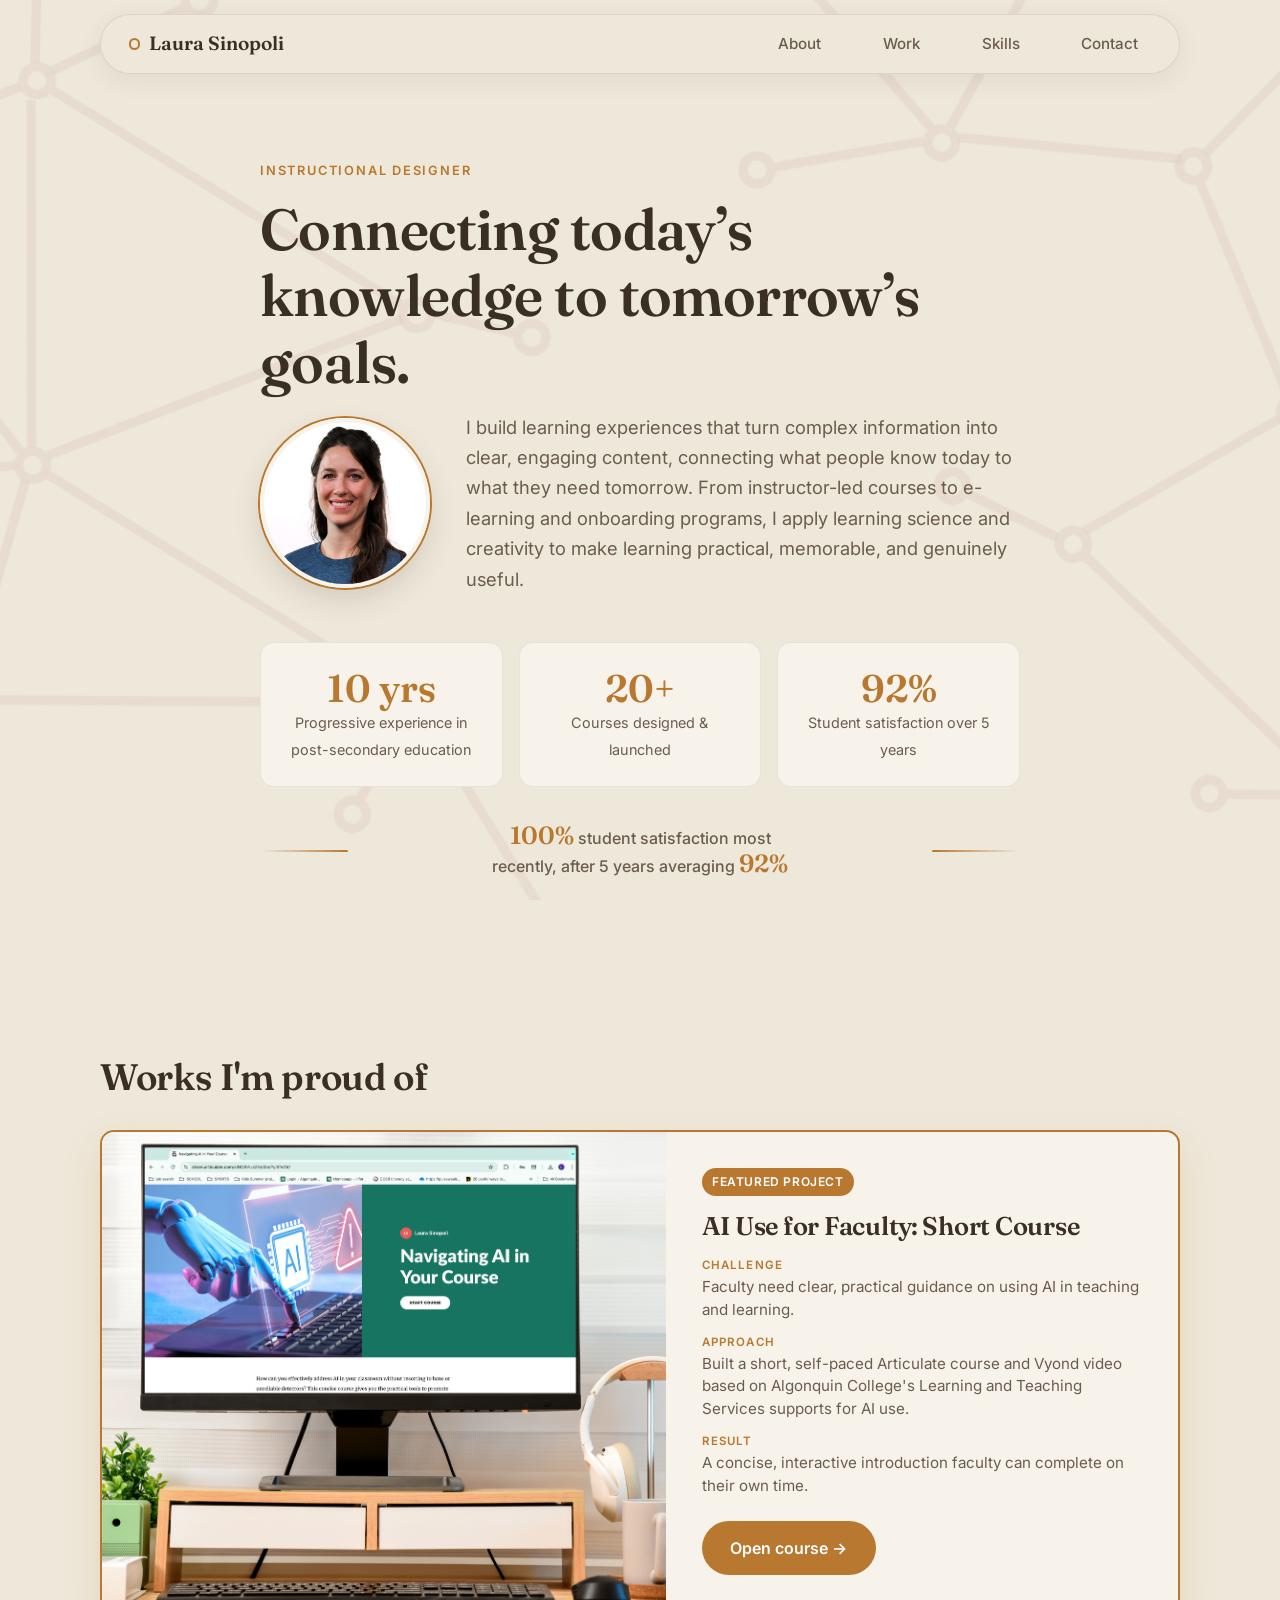
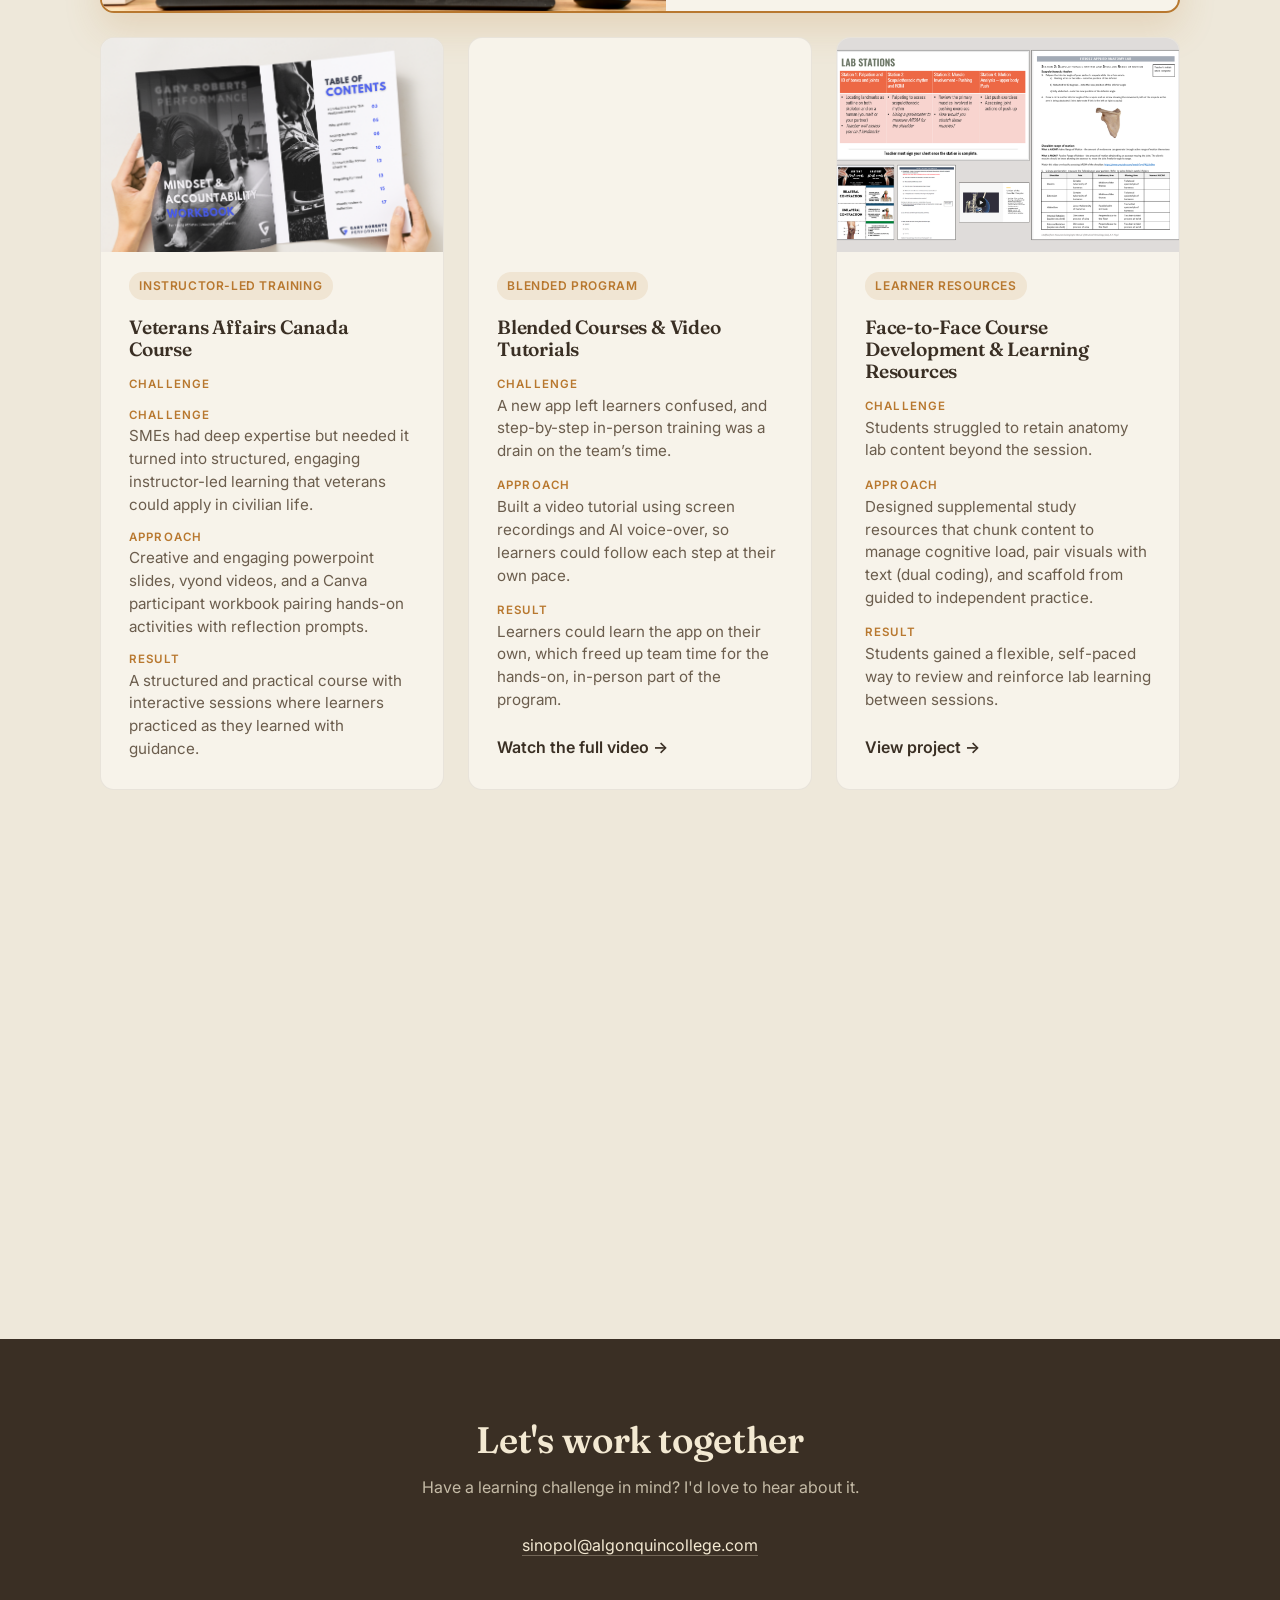
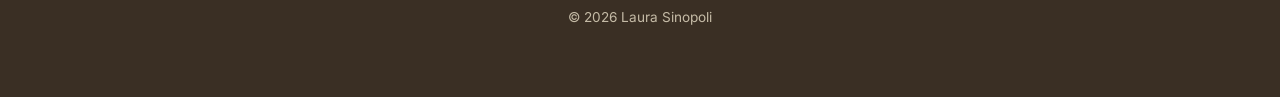
==== commit 8ed8af1e: "Update index.html" ====
--- a/index.html
+++ b/index.html
@@ -87,11 +87,11 @@
           <article class="card">
             <img class="card-img" src="worksample.png" alt="Sample pages from a participant workbook for an instructor-led course" loading="lazy" />
             <span class="tag">Instructor-Led Training</span>
-            <h3>Participant Workbook</h3>
+            <h3>Veterans Affairs Canada Course</h3>
             <ul class="case-points" style="margin-bottom: 0;">
-              <li><strong>Challenge</strong> Keeping learners engaged and helping them apply new content in the moment.</li>
-              <li><strong>Approach</strong> A Canva participant workbook pairing hands-on activities with reflection prompts.</li>
-              <li><strong>Result</strong> A more interactive session where learners practiced as they learned.</li>
+              <li><strong>Challenge</strong> <li><strong>Challenge</strong>SMEs had deep expertise but needed it turned into structured, engaging instructor-led learning that veterans could apply in civilian life.</li></li>
+              <li><strong>Approach</strong> Creative and engaging powerpoint slides, vyond videos, and a Canva participant workbook pairing hands-on activities with reflection prompts.</li>
+              <li><strong>Result</strong> A structured and practical course with interactive sessions where learners practiced as they learned with guidance.</li>
             </ul>
           </article>
 
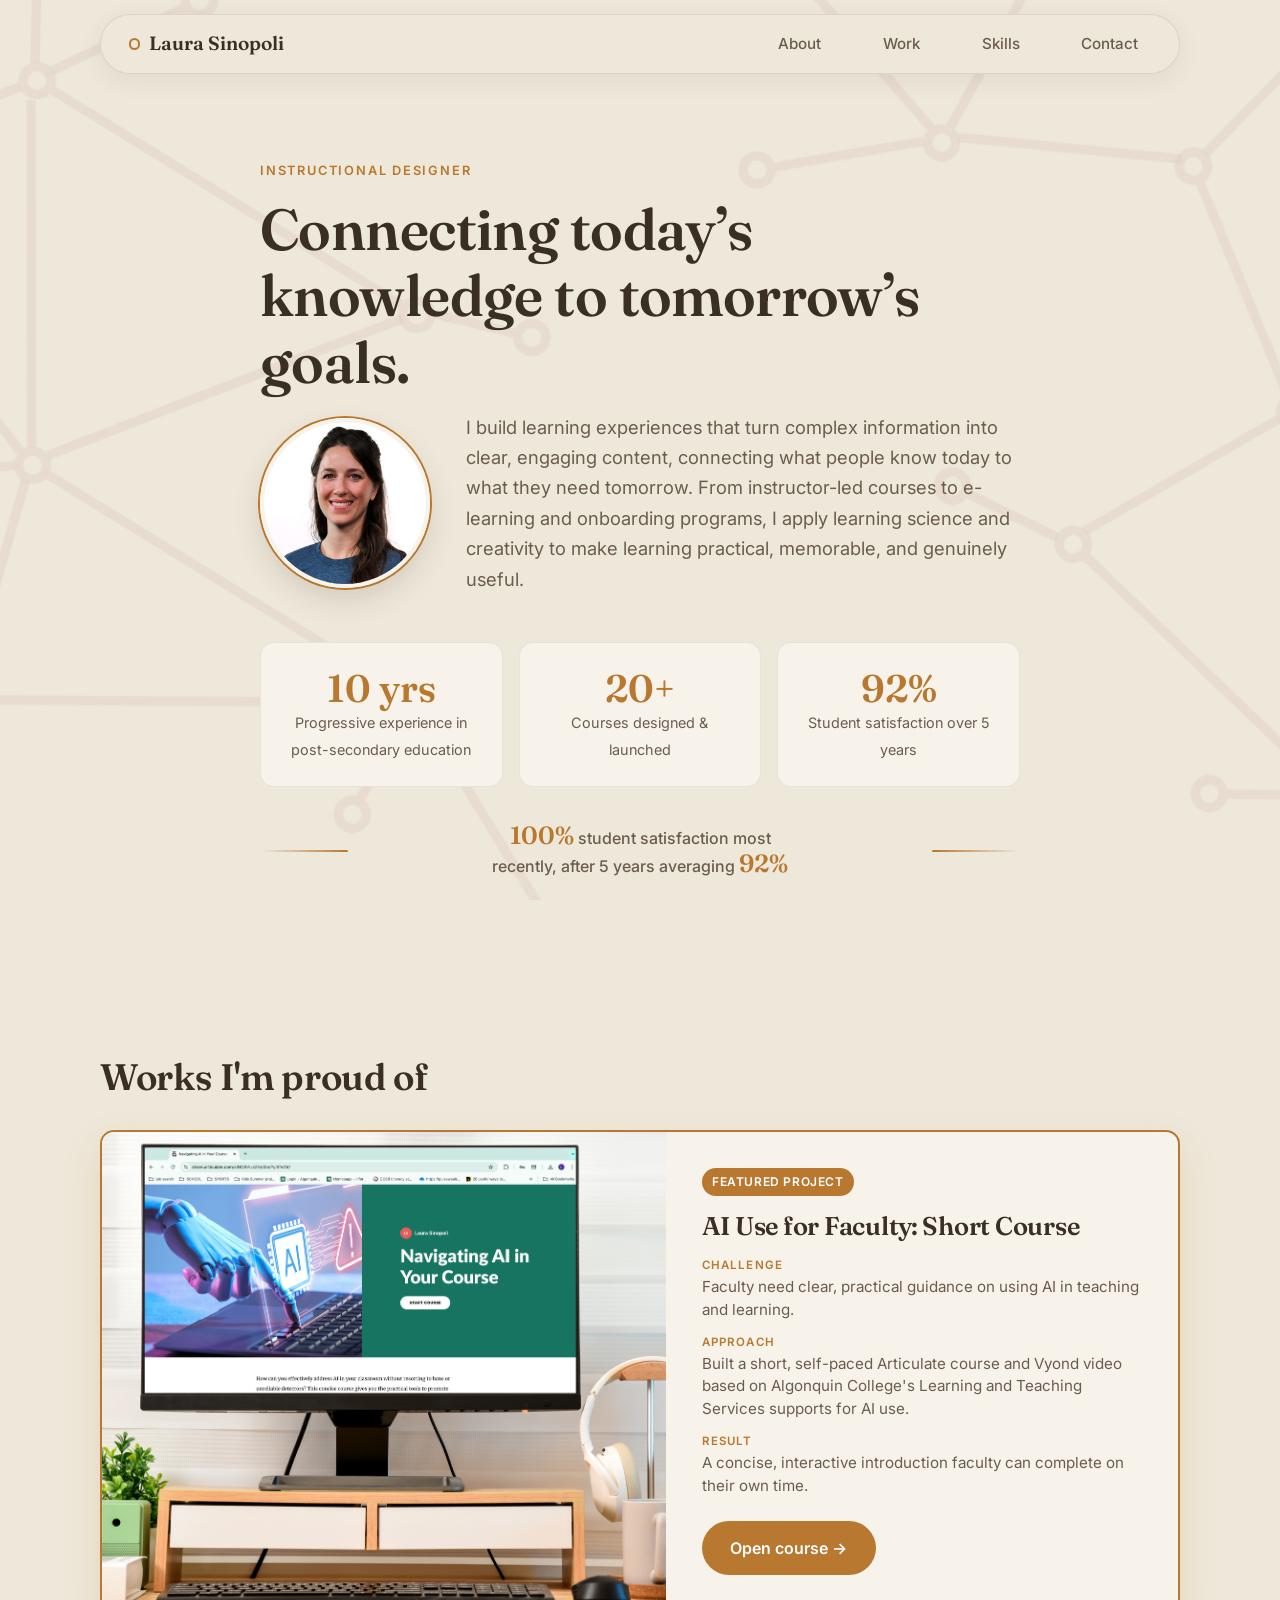
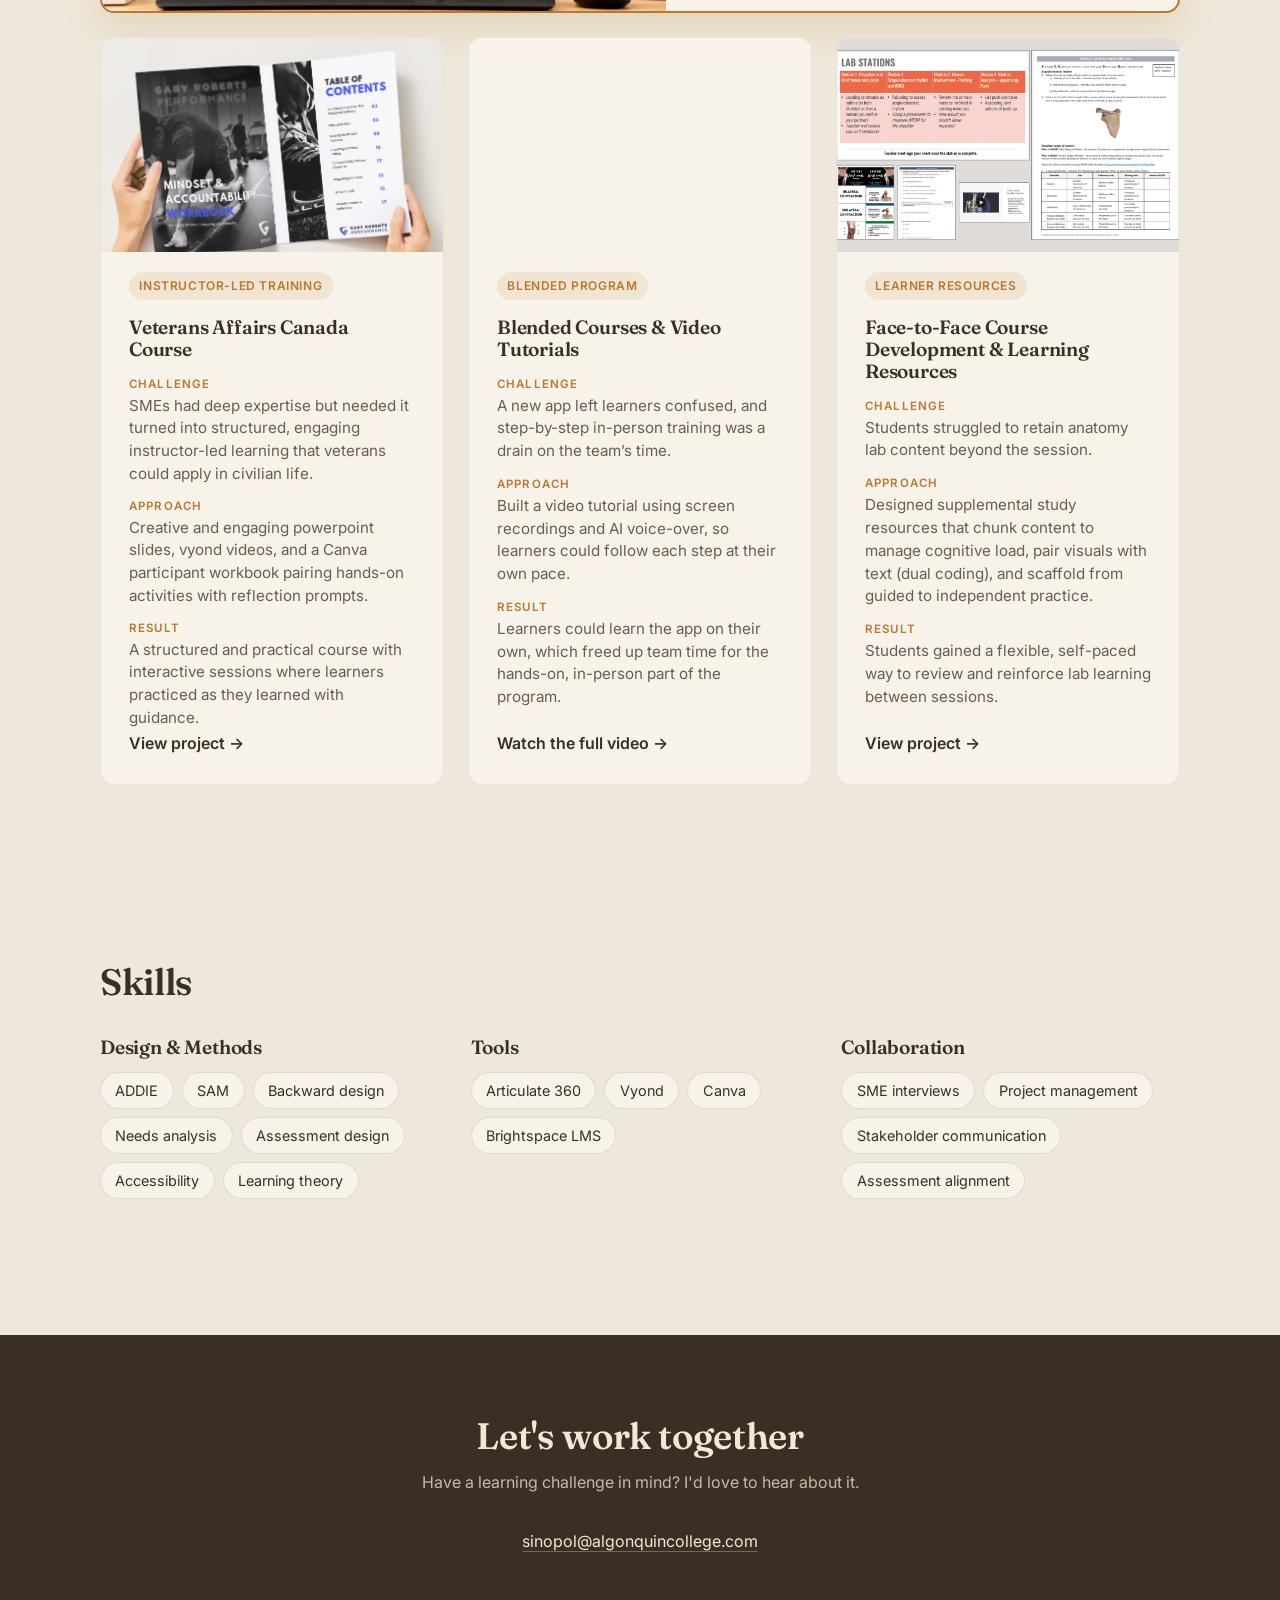
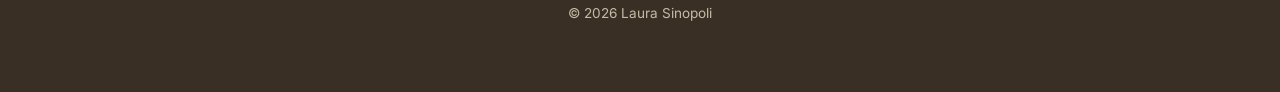
==== commit 39d3205e: "Update index.html" ====
--- a/index.html
+++ b/index.html
@@ -89,10 +89,12 @@
             <span class="tag">Instructor-Led Training</span>
             <h3>Veterans Affairs Canada Course</h3>
             <ul class="case-points" style="margin-bottom: 0;">
-              <li><strong>Challenge</strong> <li><strong>Challenge</strong>SMEs had deep expertise but needed it turned into structured, engaging instructor-led learning that veterans could apply in civilian life.</li></li>
+              <li><strong>Challenge</strong>SMEs had deep expertise but needed it turned into structured, engaging instructor-led learning that veterans could apply in civilian life.</li></li>
               <li><strong>Approach</strong> Creative and engaging powerpoint slides, vyond videos, and a Canva participant workbook pairing hands-on activities with reflection prompts.</li>
               <li><strong>Result</strong> A structured and practical course with interactive sessions where learners practiced as they learned with guidance.</li>
             </ul>
+            <a href="project-workbook1.html" class="card-link">View project →</a>
+  
           </article>
 
           <!-- Card 2 -->
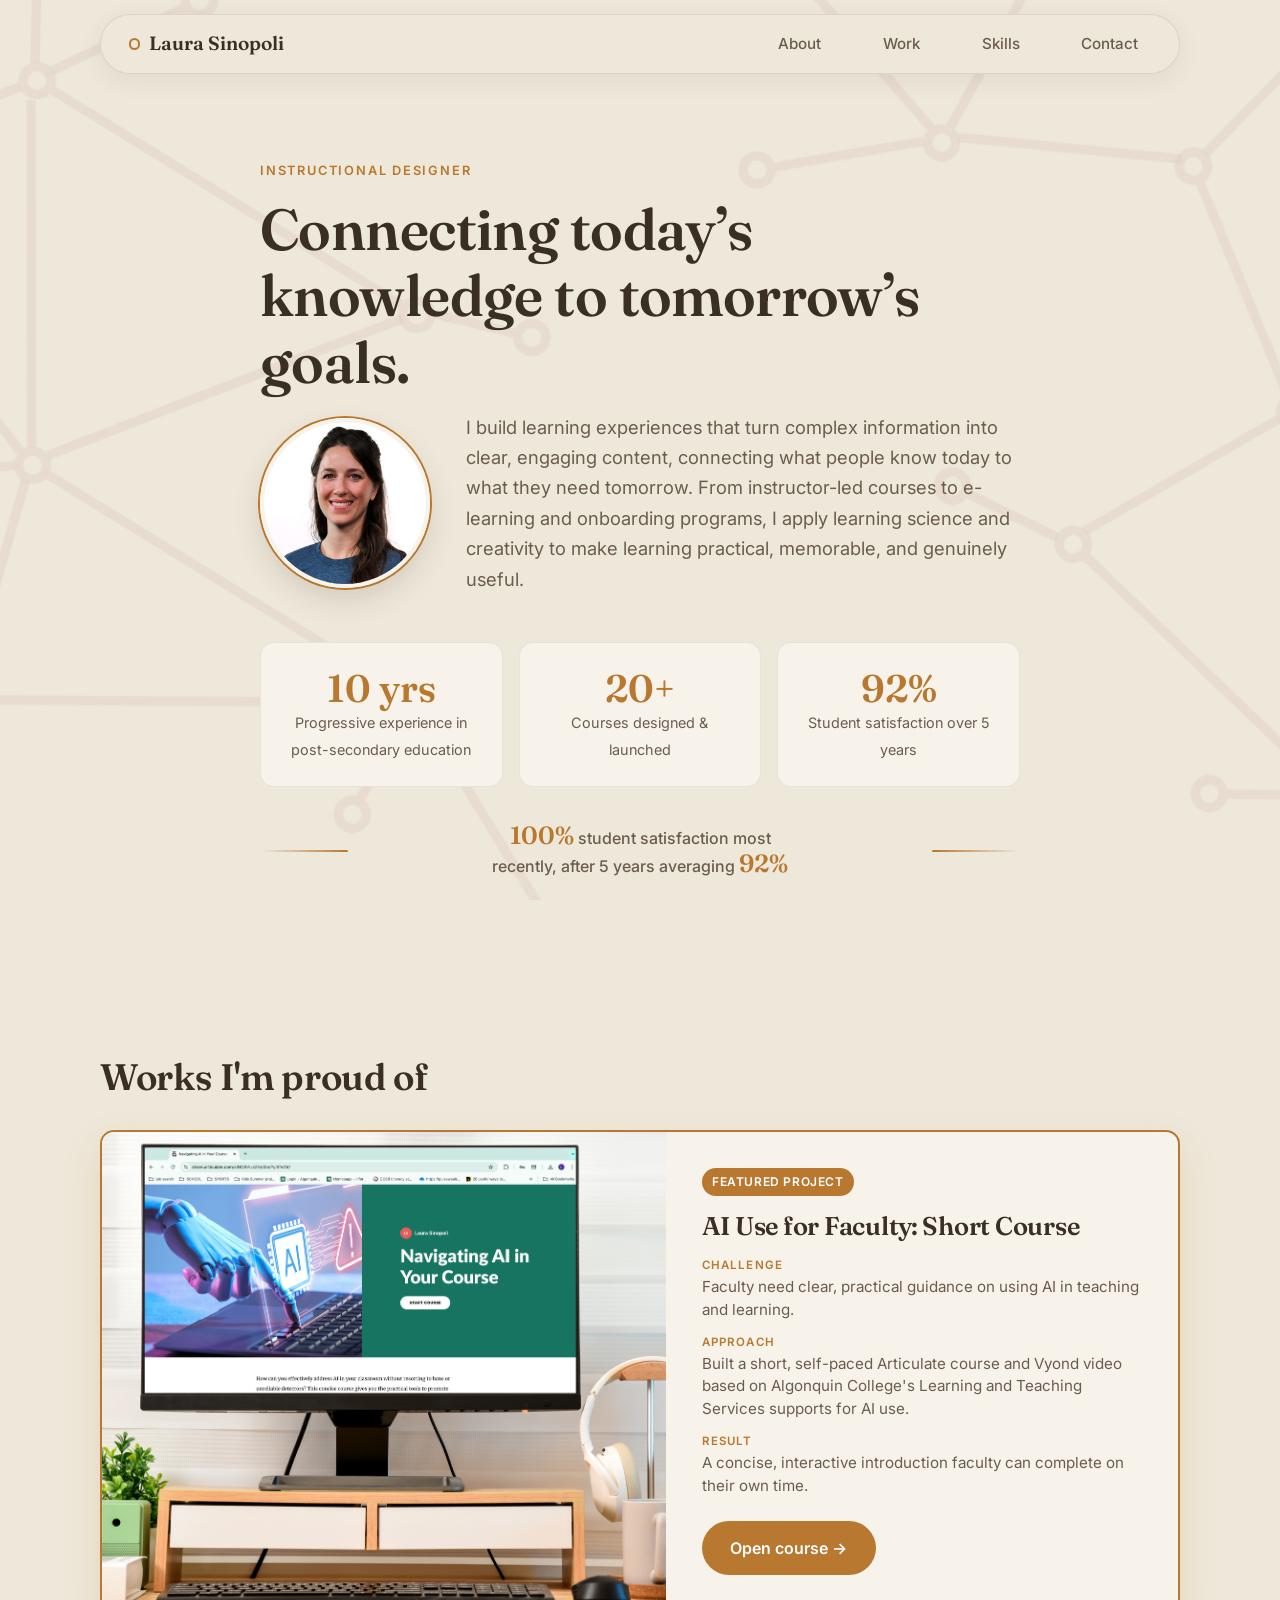
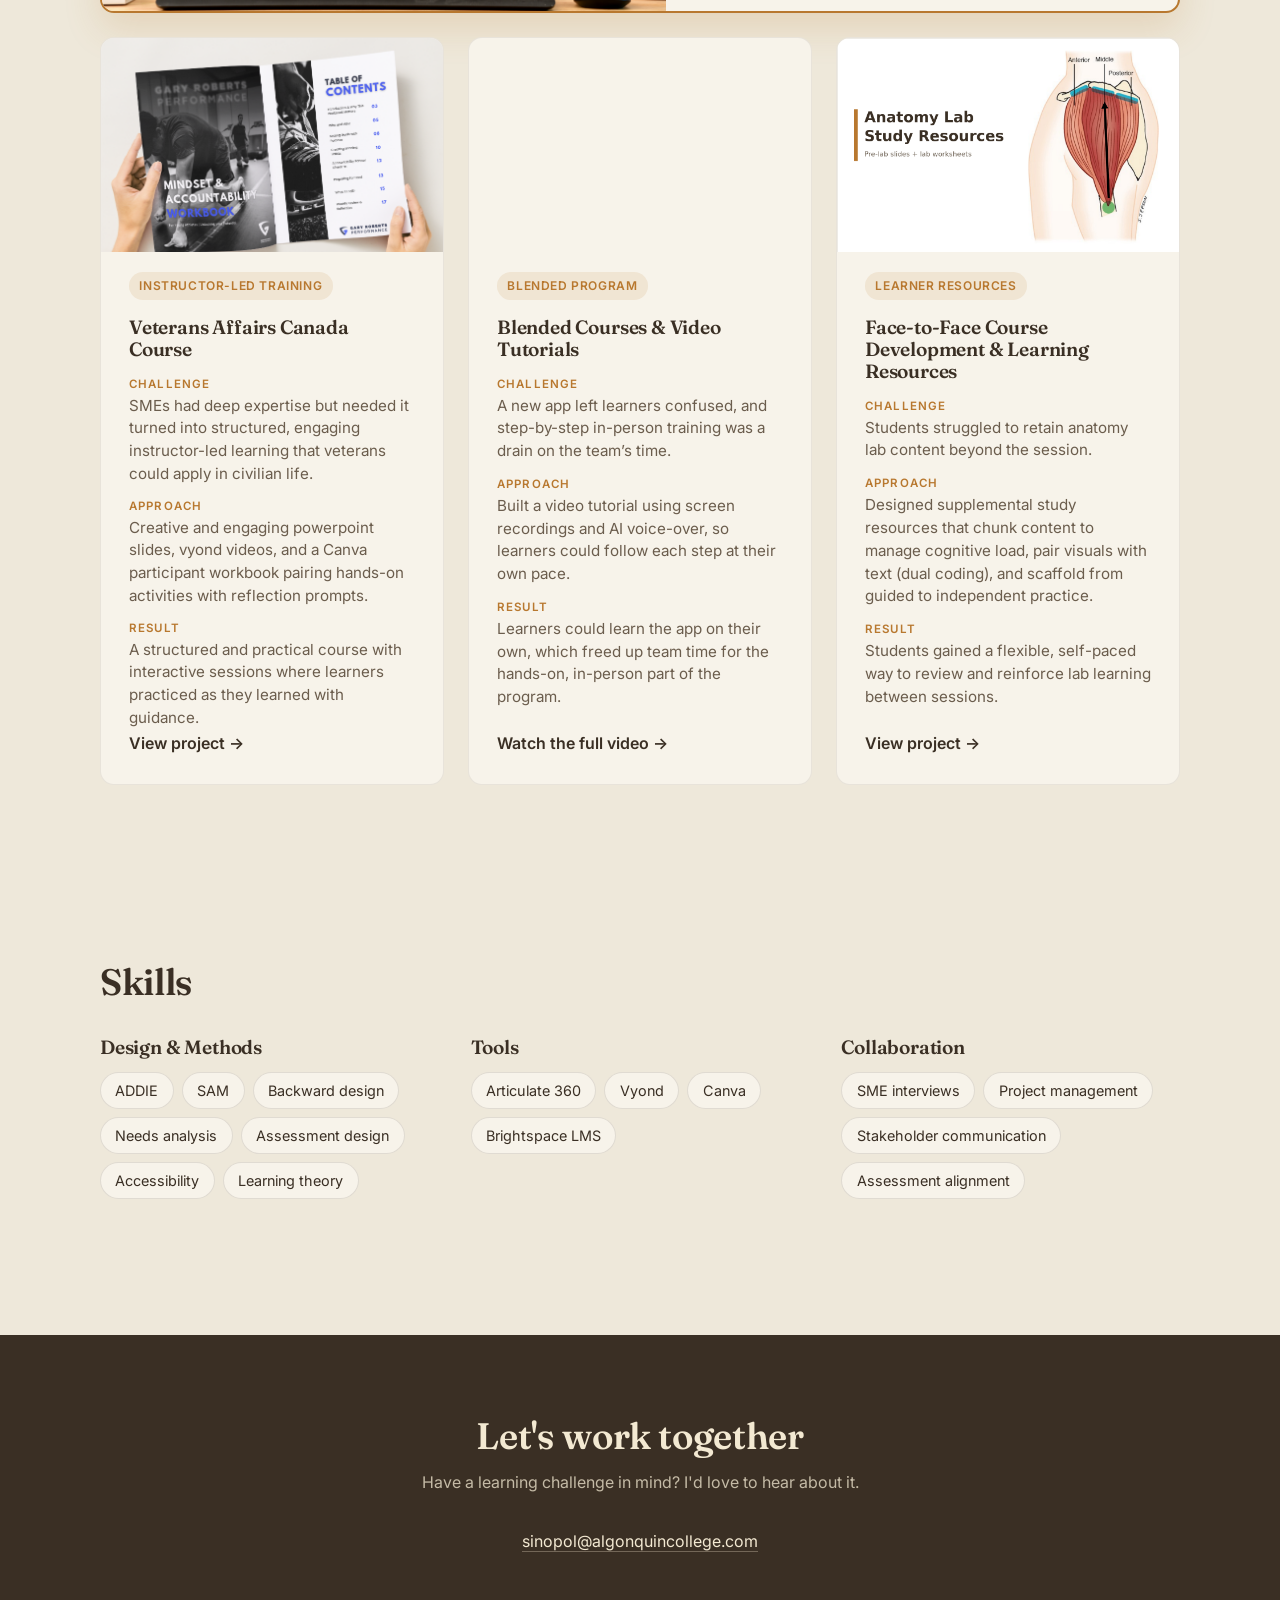
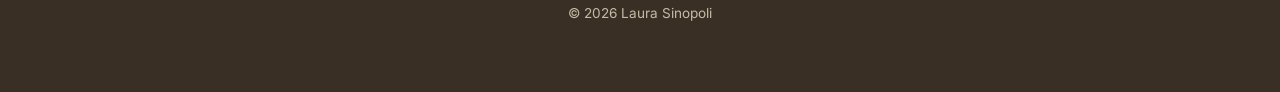
==== commit 00ee35ca: "Update index.html" ====
--- a/index.html
+++ b/index.html
@@ -79,7 +79,7 @@
       <li><strong>Approach</strong> Built a short, self-paced Articulate course and Vyond video based on Algonquin College's Learning and Teaching Services supports for AI use.</li>
       <li><strong>Result</strong> A concise, interactive introduction faculty can complete on their own time.</li>
     </ul>
-    <a class="btn" href="ttps://share.articulate.com/sINO8VUs2NoShcPyi6fwT#/lessons/07aeab5a-82a3-4724-8a35-cf85a7079067" target="_blank" rel="noopener">Open course →</a>
+    <a class="btn" href="https://share.articulate.com/sINO8VUs2NoShcPyi6fwT#/lessons/07aeab5a-82a3-4724-8a35-cf85a7079067" target="_blank" rel="noopener">Open course →</a>
   </div>
 </article>
           
